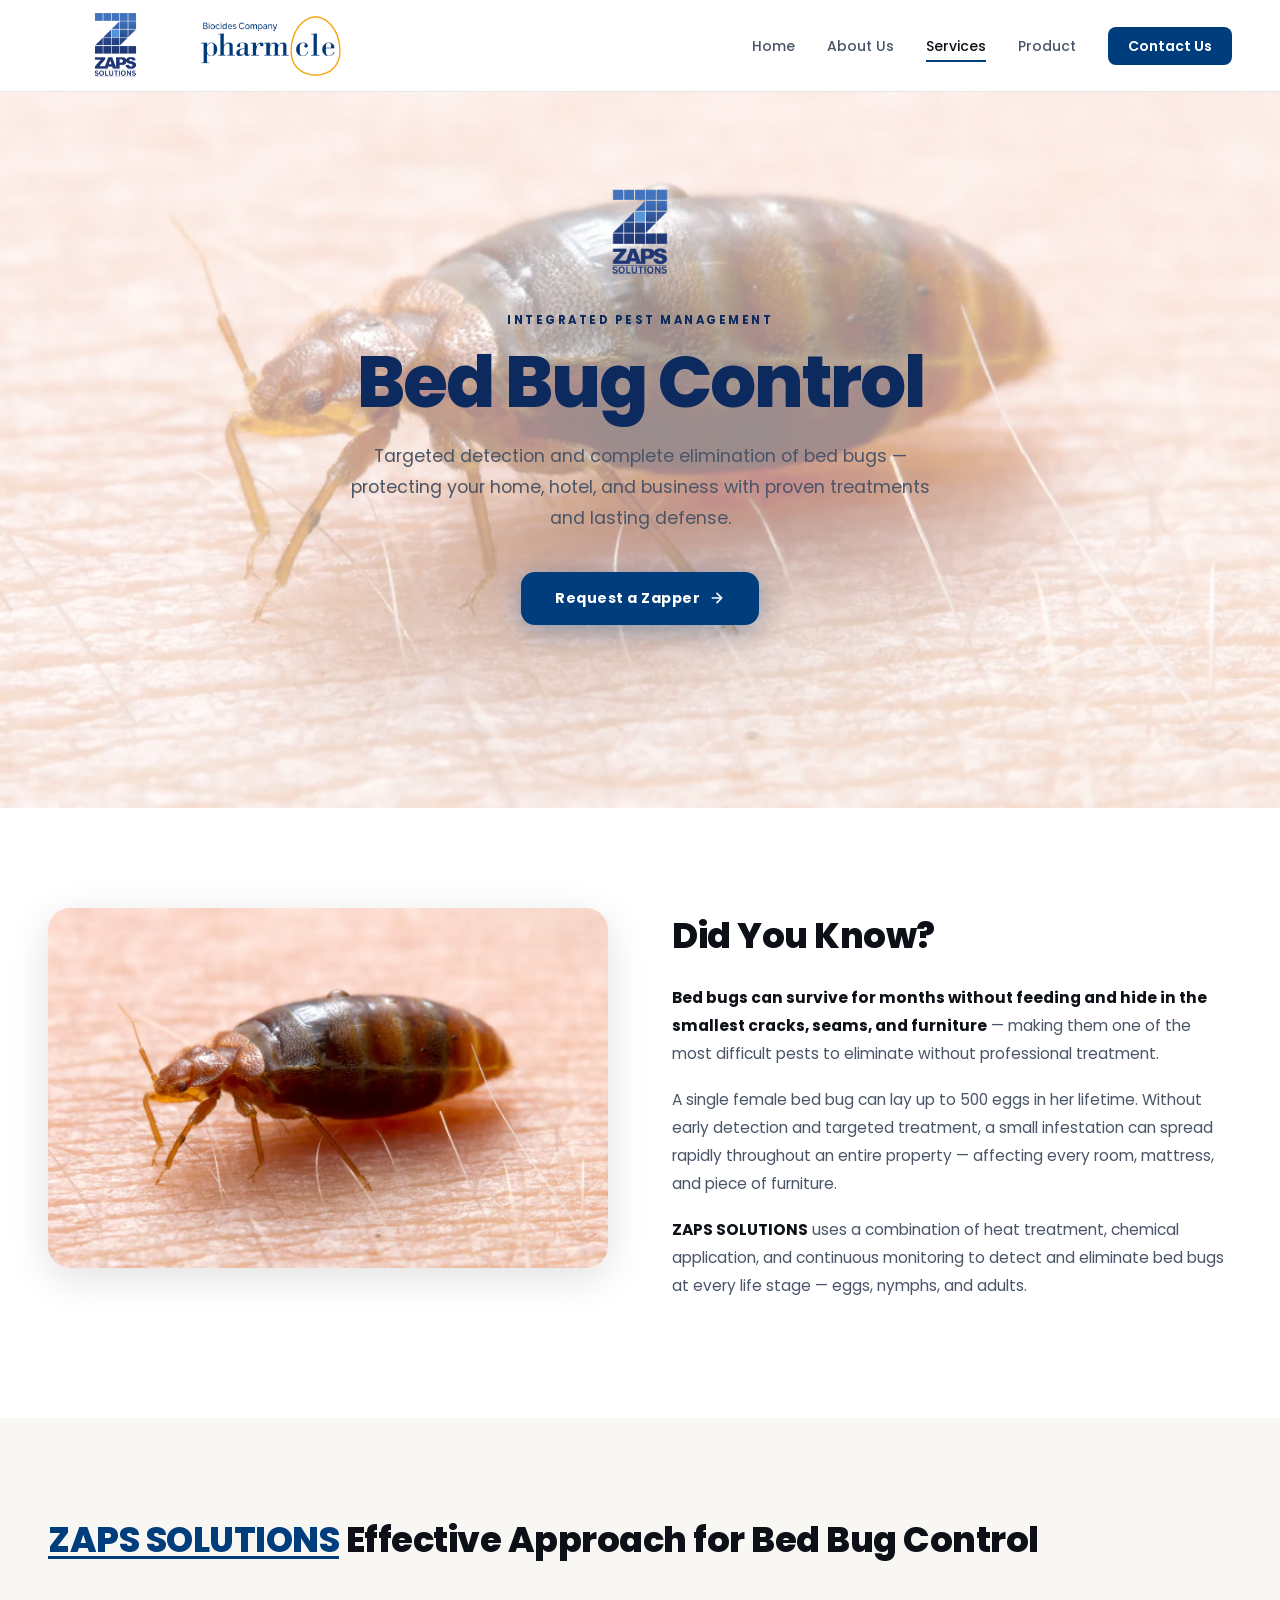
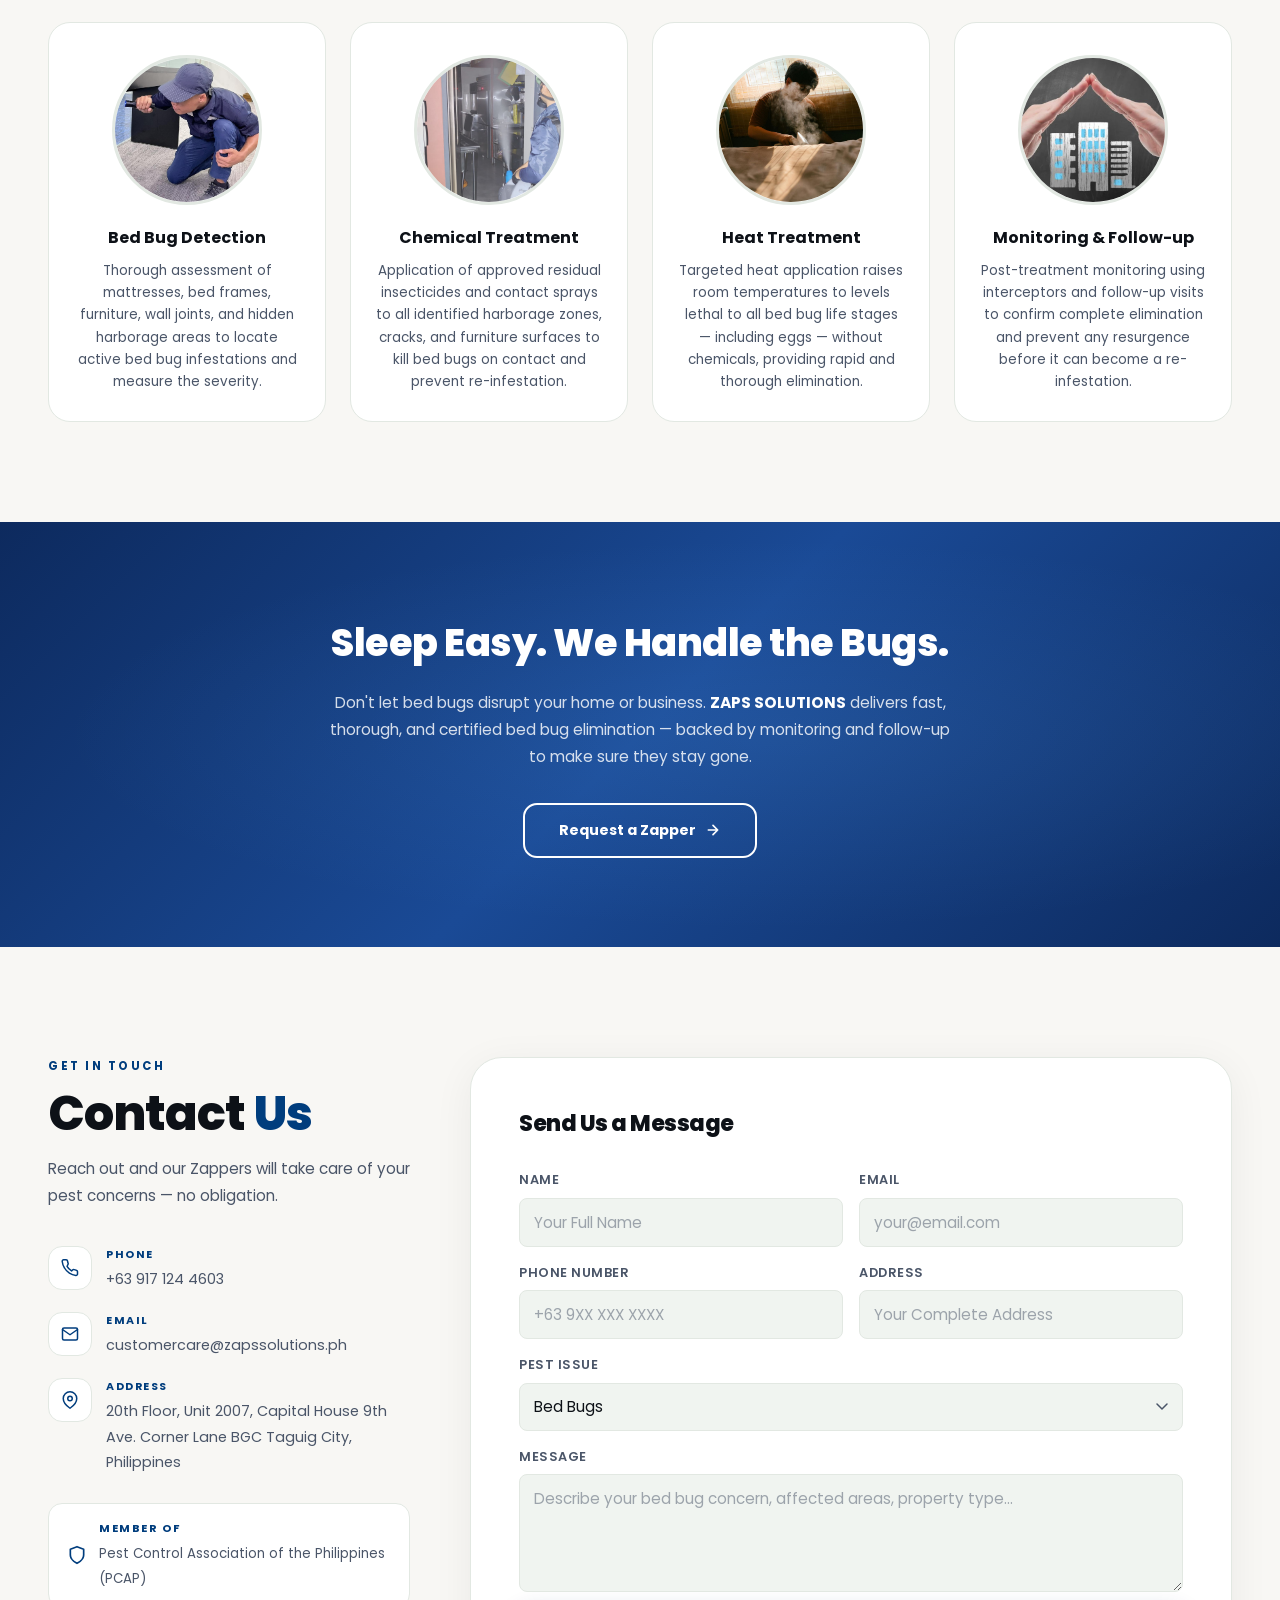
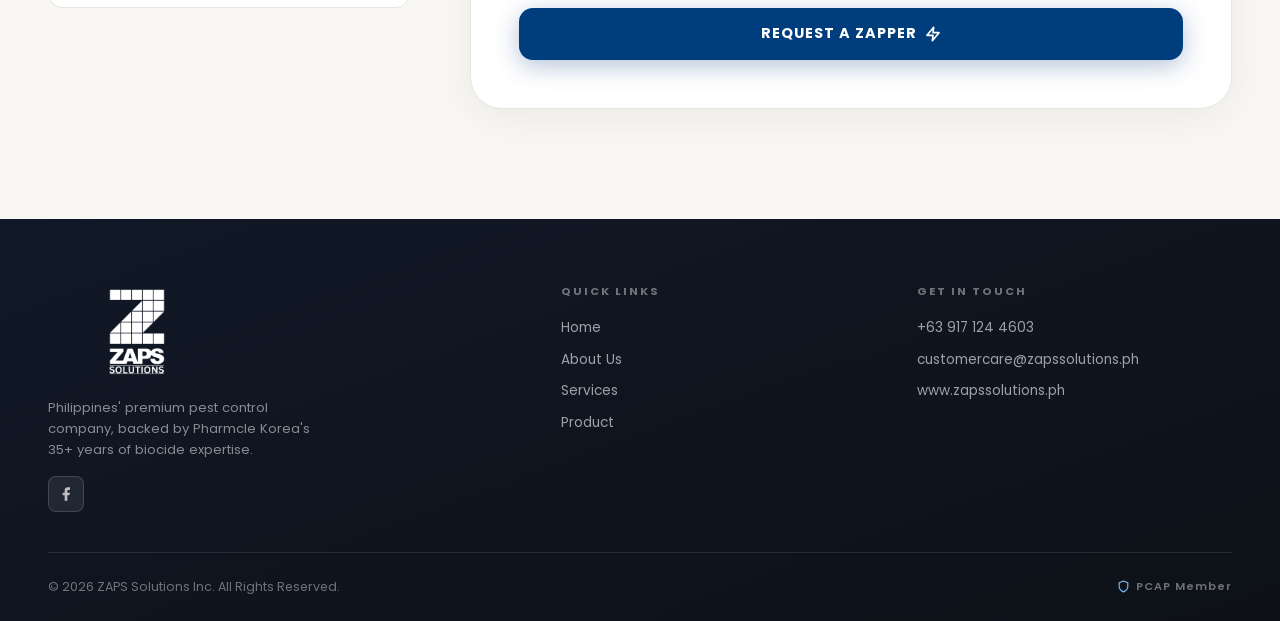
==== bedbugs.html @ 8bb27885 "Increase footer logo size from 80px to 100px across all pages https://claude.ai/code/session_01PkKw8" ====
<!DOCTYPE html>
<html lang="en">
<head>
<meta charset="UTF-8">
<meta name="viewport" content="width=device-width, initial-scale=1.0">
<meta name="description" content="ZAPS Solutions Bed Bug Control — Targeted detection and elimination of bed bugs using proven heat treatment, chemical treatment, and monitoring methods.">
<title>Bed Bug Control – ZAPS Solutions Inc.</title>
<link rel="icon" href="images/zaps_logo.png" type="image/png">
<link rel="preconnect" href="https://fonts.googleapis.com">
<link rel="preconnect" href="https://fonts.gstatic.com" crossorigin>
<link href="https://fonts.googleapis.com/css2?family=Poppins:wght@300;400;500;600;700;800&display=swap" rel="stylesheet">
<link rel="stylesheet" href="css/nav.css">
<style>
:root{
  --white:#ffffff;--off-white:#f8f7f4;--ink:#0d1117;--ink-2:#1c2530;--ink-muted:#4a5568;
  --accent:#003D7D;--accent-2:#002d60;--accent-light:#0071BE;--blue-deep:#0f2d52;--blue-mid:#1e4a82;
  --surface:#f0f4f0;--border:#e2e8e2;--nav-h:92px;
  --r-sm:8px;--r-md:14px;--r-lg:22px;--r-xl:32px;--max-w:1220px;--ease:cubic-bezier(0.16,1,0.3,1);
}
*,*::before,*::after{box-sizing:border-box;margin:0;padding:0}
html{scroll-behavior:smooth;scroll-padding-top:calc(var(--nav-h) + 16px);-webkit-text-size-adjust:100%}
body{font-family:'Poppins',sans-serif;background:var(--off-white);color:var(--ink);overflow-x:hidden;line-height:1.6}
img{display:block;max-width:100%}
a{color:inherit;text-decoration:none}
button{font-family:inherit;cursor:pointer}
#progress-bar{position:fixed;top:0;left:0;height:3px;width:0%;background:linear-gradient(90deg,var(--accent-light),var(--accent));z-index:2000;transition:width 0.1s linear}
.hero{position:relative;min-height:calc(100vh - var(--nav-h));display:flex;align-items:center;justify-content:center;padding:clamp(40px,7vw,80px) clamp(16px,4vw,48px);text-align:center;overflow:hidden}
.hero-bg{position:absolute;inset:0;background-image:url('images/bedbugs.jpg');background-size:cover;background-position:center;transform:scale(1.05);transition:transform 12s ease}
.hero-bg.loaded{transform:scale(1)}
.hero-overlay{position:absolute;inset:0;background:rgba(255,255,255,0.55)}
.hero-content{position:relative;z-index:2;max-width:760px;margin:0 auto}
.hero-brand{display:flex;flex-direction:column;align-items:center;gap:10px;margin-bottom:28px}
.hero-brand img{height:100px;width:auto}
.hero-eyebrow{font-size:0.72rem;font-weight:700;letter-spacing:2.5px;text-transform:uppercase;color:#0d2a5e;margin-bottom:14px}
.hero-title{font-family:'Poppins',sans-serif;font-size:clamp(2.4rem,6vw,4.5rem);font-weight:800;line-height:1.05;letter-spacing:-2px;color:#0d2a5e;margin:12px 0 22px}
.hero-sub{font-size:clamp(0.95rem,2vw,1.1rem);color:#4a5568;line-height:1.75;margin-bottom:38px;max-width:580px;margin-left:auto;margin-right:auto}
.hero-btn{display:inline-flex;align-items:center;gap:9px;background:var(--accent);color:var(--white);padding:15px 34px;border-radius:var(--r-md);font-family:'Poppins',sans-serif;font-size:0.9rem;font-weight:700;letter-spacing:0.5px;transition:background 0.25s,transform 0.2s,box-shadow 0.25s;box-shadow:0 6px 28px rgba(0,61,125,0.35)}
.hero-btn:hover{background:var(--accent-2);transform:translateY(-2px);box-shadow:0 12px 36px rgba(0,61,125,0.45)}
.dyk-section{background:var(--white);padding:clamp(64px,8vw,100px) clamp(16px,4vw,48px)}
.dyk-inner{max-width:var(--max-w);margin:0 auto;display:grid;grid-template-columns:1fr;gap:48px;align-items:start}
@media(min-width:900px){.dyk-inner{grid-template-columns:1fr 1fr;gap:64px}}
.dyk-img-wrap{overflow:hidden;border-radius:var(--r-lg);box-shadow:0 10px 40px rgba(0,0,0,0.12);max-height:360px}
.dyk-img-wrap img{width:100%;height:360px;object-fit:cover;display:block}
.dyk-text h2{font-family:'Poppins',sans-serif;font-size:clamp(1.6rem,3.5vw,2.2rem);font-weight:800;color:var(--ink);margin-bottom:20px;letter-spacing:-0.5px}
.dyk-text p{font-size:0.97rem;color:var(--ink-muted);line-height:1.8;margin-bottom:18px}
.dyk-text p strong{font-weight:700;color:var(--ink)}
.approach-section{background:var(--off-white);padding:clamp(64px,8vw,100px) clamp(16px,4vw,48px)}
.approach-inner{max-width:var(--max-w);margin:0 auto}
.approach-heading{text-align:left;margin-bottom:clamp(40px,5vw,60px)}
.approach-heading h2{font-family:'Poppins',sans-serif;font-size:clamp(1.5rem,3.5vw,2.2rem);font-weight:800;color:var(--ink);letter-spacing:-0.5px;line-height:1.25}
.approach-heading h2 .hl{color:var(--accent);text-decoration:underline;text-underline-offset:4px}
.approach-grid{display:grid;grid-template-columns:1fr;gap:24px}
@media(min-width:540px){.approach-grid{grid-template-columns:1fr 1fr}}
@media(min-width:700px){.approach-grid{grid-template-columns:repeat(3,1fr)}}
@media(min-width:900px){.approach-grid{grid-template-columns:repeat(4,1fr)}}
.approach-card{background:var(--white);border:1px solid var(--border);border-radius:var(--r-lg);padding:32px 24px 28px;text-align:center;transition:box-shadow 0.25s,transform 0.25s}
.approach-card:hover{box-shadow:0 12px 40px rgba(0,0,0,0.10);transform:translateY(-4px)}
.approach-card-img-wrap{width:150px;height:150px;border-radius:50%;overflow:hidden;margin:0 auto 20px;border:3px solid var(--border)}
.approach-card-img-wrap img{width:100%;height:100%;object-fit:cover}
.approach-card h3{font-family:'Poppins',sans-serif;font-size:1rem;font-weight:700;color:var(--ink);margin-bottom:10px}
.approach-card p{font-size:0.84rem;color:var(--ink-muted);line-height:1.65}
.cta-band{position:relative;overflow:hidden;padding:clamp(60px,7vw,90px) clamp(16px,4vw,48px);text-align:center}
.cta-band-bg{position:absolute;inset:0;background:linear-gradient(135deg,#0d2a5e 0%,#1a4a96 50%,#0d2a5e 100%)}
.cta-band-overlay{position:absolute;inset:0;background:radial-gradient(ellipse at 60% 50%,rgba(100,180,255,0.12) 0%,transparent 65%)}
.cta-band-content{position:relative;z-index:2;max-width:640px;margin:0 auto}
.cta-band-content h2{font-family:'Poppins',sans-serif;font-size:clamp(1.6rem,3.5vw,2.4rem);font-weight:800;color:var(--white);letter-spacing:-0.5px;margin-bottom:16px}
.cta-band-content p{font-size:0.97rem;color:rgba(255,255,255,0.82);margin-bottom:32px;line-height:1.75}
.cta-band-content p strong{font-weight:700;color:var(--white)}
.btn-outline-white{display:inline-flex;align-items:center;gap:9px;background:transparent;color:var(--white);padding:14px 34px;border-radius:var(--r-md);border:2px solid var(--white);font-family:'Poppins',sans-serif;font-size:0.9rem;font-weight:700;transition:background 0.25s,color 0.25s,transform 0.2s}
.btn-outline-white:hover{background:var(--white);color:var(--accent);transform:translateY(-2px)}
#contact{background:var(--off-white);padding:clamp(72px,9vw,110px) clamp(16px,4vw,48px)}
.contact-inner{max-width:var(--max-w);margin:0 auto}
.contact-grid{display:grid;grid-template-columns:1fr;gap:clamp(32px,5vw,60px);align-items:start}
@media(min-width:900px){.contact-grid{grid-template-columns:1fr 1.3fr}}
.contact-title{font-family:'Poppins',sans-serif;font-size:clamp(28px,5vw,48px);font-weight:800;line-height:1.1;letter-spacing:-1px;color:var(--ink);margin-bottom:16px}
.contact-title .hl{color:var(--accent)}
.contact-lead{font-size:0.95rem;color:var(--ink-muted);line-height:1.75;margin-bottom:36px;max-width:440px}
.info-item{display:flex;gap:14px;align-items:flex-start;margin-bottom:20px}
.info-icon{width:44px;height:44px;flex-shrink:0;background:var(--white);border:1px solid var(--border);border-radius:var(--r-md);display:flex;align-items:center;justify-content:center;color:var(--accent)}
.info-text strong{display:block;font-size:0.68rem;letter-spacing:1.5px;text-transform:uppercase;color:var(--accent);margin-bottom:3px;font-weight:700}
.info-text span{font-size:0.9rem;color:var(--ink-muted)}
.pcap-badge{display:flex;align-items:center;gap:12px;background:var(--white);border:1px solid var(--border);border-radius:var(--r-md);padding:16px 18px;margin-top:28px}
.pcap-badge svg{color:var(--accent);flex-shrink:0}
.pcap-badge-text strong{display:block;font-size:0.7rem;letter-spacing:1.5px;text-transform:uppercase;color:var(--accent);margin-bottom:2px}
.pcap-badge-text span{font-size:0.83rem;color:var(--ink-muted)}
.contact-form{background:var(--white);border:1px solid var(--border);border-radius:var(--r-xl);padding:clamp(24px,5vw,48px);box-shadow:0 8px 40px rgba(0,0,0,0.06)}
.form-title{font-family:'Poppins',sans-serif;font-size:1.4rem;font-weight:800;color:var(--ink);margin-bottom:28px;letter-spacing:-0.5px}
.eyebrow{font-size:0.72rem;font-weight:700;letter-spacing:2.5px;text-transform:uppercase;color:var(--accent);margin-bottom:12px}
.form-row{display:grid;grid-template-columns:1fr;gap:16px;margin-bottom:16px}
@media(min-width:540px){.form-row{grid-template-columns:1fr 1fr}}
.form-group{display:flex;flex-direction:column;gap:7px;margin-bottom:16px}
.form-group label{font-size:0.8rem;font-weight:600;letter-spacing:0.5px;color:var(--ink-muted);text-transform:uppercase}
.form-group input,.form-group textarea,.form-group select{background:var(--surface);border:1px solid var(--border);border-radius:var(--r-sm);padding:12px 14px;color:var(--ink);font-family:'Poppins',sans-serif;font-size:0.95rem;outline:none;transition:border-color 0.2s,box-shadow 0.2s;min-height:48px;-webkit-appearance:none;appearance:none}
.form-group input:focus,.form-group textarea:focus,.form-group select:focus{border-color:var(--accent);box-shadow:0 0 0 3px rgba(0,61,125,0.1);background:var(--white)}
.form-group textarea{resize:vertical;min-height:110px}
.form-group select{background-image:url("data:image/svg+xml,%3Csvg xmlns='http://www.w3.org/2000/svg' width='12' height='8' viewBox='0 0 12 8'%3E%3Cpath d='M1 1l5 5 5-5' stroke='%234a5568' stroke-width='1.5' fill='none' stroke-linecap='round'/%3E%3C/svg%3E");background-repeat:no-repeat;background-position:right 14px center;padding-right:38px;background-color:var(--surface);cursor:pointer}
.form-group select option{background:var(--white);color:var(--ink)}
.form-group input::placeholder,.form-group textarea::placeholder{color:var(--ink-muted);opacity:0.5}
.submit-btn{width:100%;background:var(--accent);color:var(--white);border:none;padding:15px;border-radius:var(--r-md);font-family:'Poppins',sans-serif;font-size:0.9rem;font-weight:700;letter-spacing:1px;text-transform:uppercase;transition:background 0.25s,transform 0.2s,box-shadow 0.25s;box-shadow:0 6px 24px rgba(0,61,125,0.3);display:flex;align-items:center;justify-content:center;gap:8px;min-height:52px}
.submit-btn:hover{background:var(--accent-2);transform:translateY(-1px);box-shadow:0 10px 32px rgba(0,61,125,0.38)}
.reveal{opacity:0;transform:translateY(32px);transition:opacity 0.65s var(--ease),transform 0.65s var(--ease)}
.reveal.visible{opacity:1;transform:none}
.reveal-left{opacity:0;transform:translateX(-32px);transition:opacity 0.65s var(--ease),transform 0.65s var(--ease)}
.reveal-left.visible{opacity:1;transform:none}
.reveal-right{opacity:0;transform:translateX(32px);transition:opacity 0.65s var(--ease),transform 0.65s var(--ease)}
.reveal-right.visible{opacity:1;transform:none}
.delay-1{transition-delay:0.12s}.delay-2{transition-delay:0.22s}.delay-3{transition-delay:0.32s}.delay-4{transition-delay:0.42s}
footer{background:linear-gradient(160deg,#111827 0%,#0d1117 100%);padding:clamp(40px,6vw,64px) clamp(16px,4vw,48px) 24px}
.footer-inner{max-width:var(--max-w);margin:0 auto;display:grid;grid-template-columns:1fr;gap:40px;text-align:center}
@media(min-width:640px){.footer-inner{grid-template-columns:1.5fr 1fr 1fr;text-align:left}}
.footer-logo{height:100px;width:auto;filter:brightness(0) invert(1);margin-bottom:14px;display:block;margin-left:auto;margin-right:auto}
@media(min-width:640px){.footer-logo{margin-left:0;margin-right:0}}
.footer-tagline{font-size:0.82rem;color:rgba(255,255,255,0.5);line-height:1.6;max-width:280px;margin:0 auto}
@media(min-width:640px){.footer-tagline{margin:0}}
.footer-socials{display:flex;gap:8px;margin-top:16px;justify-content:center}
@media(min-width:640px){.footer-socials{justify-content:flex-start}}
.footer-social-btn{display:flex;align-items:center;justify-content:center;width:36px;height:36px;border-radius:8px;background:rgba(255,255,255,0.08);border:1px solid rgba(255,255,255,0.15);color:rgba(255,255,255,0.7);transition:background 0.2s,color 0.2s}
.footer-social-btn:hover{background:rgba(255,255,255,0.16);color:#fff}
.footer-col-title{font-size:0.7rem;font-weight:700;letter-spacing:2px;text-transform:uppercase;color:rgba(255,255,255,0.4);margin-bottom:16px}
.footer-links{display:flex;flex-direction:column;gap:10px;align-items:center}
@media(min-width:640px){.footer-links{align-items:flex-start}}
.footer-links a{font-size:0.85rem;color:rgba(255,255,255,0.6);transition:color 0.2s}
.footer-links a:hover{color:var(--white)}
.footer-bottom{max-width:var(--max-w);margin:40px auto 0;padding-top:24px;border-top:1px solid rgba(255,255,255,0.10);display:flex;flex-wrap:wrap;gap:12px;align-items:center;justify-content:space-between}
.footer-copy{font-size:0.78rem;color:rgba(255,255,255,0.4)}
.footer-pcap{display:flex;align-items:center;gap:6px;font-size:0.7rem;color:rgba(255,255,255,0.4);font-weight:600;letter-spacing:1px}
.footer-pcap svg{color:#7dc4f8}
</style>
</head>
<body>
<div id="progress-bar"></div>
<div id="nav-placeholder"></div>

<section id="hero" class="hero" aria-label="Bed Bug Control">
  <div class="hero-bg" id="hero-bg" aria-hidden="true"></div>
  <div class="hero-overlay" aria-hidden="true"></div>
  <div class="hero-content">
    <div class="hero-brand"><img src="images/zaps_logo.png" alt="ZAPS Solutions Inc." loading="eager"></div>
    <div class="hero-eyebrow">Integrated Pest Management</div>
    <h1 class="hero-title">Bed Bug Control</h1>
    <p class="hero-sub">Targeted detection and complete elimination of bed bugs — protecting your home, hotel, and business with proven treatments and lasting defense.</p>
    <a href="#contact" class="hero-btn">Request a Zapper <svg width="16" height="16" viewBox="0 0 24 24" fill="none" stroke="currentColor" stroke-width="2.5" stroke-linecap="round" stroke-linejoin="round" aria-hidden="true"><path d="M5 12h14M12 5l7 7-7 7"/></svg></a>
  </div>
</section>

<section class="dyk-section" aria-label="Did You Know">
  <div class="dyk-inner">
    <div class="dyk-img-wrap reveal-left"><img src="images/bedbugs.jpg" alt="Bed Bug Control" loading="lazy"></div>
    <div class="dyk-text reveal-right">
      <h2>Did You Know?</h2>
      <p><strong>Bed bugs can survive for months without feeding and hide in the smallest cracks, seams, and furniture</strong> — making them one of the most difficult pests to eliminate without professional treatment.</p>
      <p>A single female bed bug can lay up to 500 eggs in her lifetime. Without early detection and targeted treatment, a small infestation can spread rapidly throughout an entire property — affecting every room, mattress, and piece of furniture.</p>
      <p><strong>ZAPS SOLUTIONS</strong> uses a combination of heat treatment, chemical application, and continuous monitoring to detect and eliminate bed bugs at every life stage — eggs, nymphs, and adults.</p>
    </div>
  </div>
</section>

<section class="approach-section" aria-label="Our Approach">
  <div class="approach-inner">
    <div class="approach-heading reveal"><h2><span class="hl">ZAPS SOLUTIONS</span> Effective Approach for Bed Bug Control</h2></div>
    <div class="approach-grid">
      <div class="approach-card reveal delay-1">
        <div class="approach-card-img-wrap"><img src="images/Inspect.jpg" alt="Bed Bug Detection" loading="lazy"></div>
        <h3>Bed Bug Detection</h3>
        <p>Thorough assessment of mattresses, bed frames, furniture, wall joints, and hidden harborage areas to locate active bed bug infestations and measure the severity.</p>
      </div>
      <div class="approach-card reveal delay-2">
        <div class="approach-card-img-wrap"><img src="images/misting01.jpg" alt="Chemical Treatment" loading="lazy"></div>
        <h3>Chemical Treatment</h3>
        <p>Application of approved residual insecticides and contact sprays to all identified harborage zones, cracks, and furniture surfaces to kill bed bugs on contact and prevent re-infestation.</p>
      </div>
      <div class="approach-card reveal delay-3">
        <div class="approach-card-img-wrap"><img src="images/misting02.jpg" alt="Heat Treatment" loading="lazy"></div>
        <h3>Heat Treatment</h3>
        <p>Targeted heat application raises room temperatures to levels lethal to all bed bug life stages — including eggs — without chemicals, providing rapid and thorough elimination.</p>
      </div>
      <div class="approach-card reveal delay-4">
        <div class="approach-card-img-wrap"><img src="images/longterm.jpg" alt="Monitoring and Follow-up" loading="lazy"></div>
        <h3>Monitoring &amp; Follow-up</h3>
        <p>Post-treatment monitoring using interceptors and follow-up visits to confirm complete elimination and prevent any resurgence before it can become a re-infestation.</p>
      </div>
    </div>
  </div>
</section>

<div class="cta-band" aria-label="Call to action">
  <div class="cta-band-bg" aria-hidden="true"></div>
  <div class="cta-band-overlay" aria-hidden="true"></div>
  <div class="cta-band-content reveal">
    <h2>Sleep Easy. We Handle the Bugs.</h2>
    <p>Don't let bed bugs disrupt your home or business. <strong>ZAPS SOLUTIONS</strong> delivers fast, thorough, and certified bed bug elimination — backed by monitoring and follow-up to make sure they stay gone.</p>
    <a href="#contact" class="btn-outline-white">Request a Zapper <svg width="16" height="16" viewBox="0 0 24 24" fill="none" stroke="currentColor" stroke-width="2.5" stroke-linecap="round" stroke-linejoin="round" aria-hidden="true"><path d="M5 12h14M12 5l7 7-7 7"/></svg></a>
  </div>
</div>

<section id="contact" aria-label="Contact Us">
  <div class="contact-inner">
    <div class="contact-grid">
      <div class="reveal">
        <div class="eyebrow">Get In Touch</div>
        <h2 class="contact-title">Contact <span class="hl">Us</span></h2>
        <p class="contact-lead">Reach out and our Zappers will take care of your pest concerns — no obligation.</p>
        <div class="info-item">
          <div class="info-icon">
            <svg width="18" height="18" viewBox="0 0 24 24" fill="none" stroke="currentColor" stroke-width="2" stroke-linecap="round" stroke-linejoin="round" aria-hidden="true"><path d="M22 16.92v3a2 2 0 0 1-2.18 2 19.79 19.79 0 0 1-8.63-3.07A19.5 19.5 0 0 1 4.69 12a19.79 19.79 0 0 1-3.07-8.67A2 2 0 0 1 3.77 1h3a2 2 0 0 1 2 1.72 12.84 12.84 0 0 0 .7 2.81 2 2 0 0 1-.45 2.11L8.09 9.91a16 16 0 0 0 6 6l1.27-1.27a2 2 0 0 1 2.11-.45 12.84 12.84 0 0 0 2.81.7A2 2 0 0 1 22 16.92z"/></svg>
          </div>
          <div class="info-text"><strong>Phone</strong><span>+63 917 124 4603</span></div>
        </div>
        <div class="info-item">
          <div class="info-icon">
            <svg width="18" height="18" viewBox="0 0 24 24" fill="none" stroke="currentColor" stroke-width="2" stroke-linecap="round" stroke-linejoin="round" aria-hidden="true"><path d="M4 4h16c1.1 0 2 .9 2 2v12c0 1.1-.9 2-2 2H4c-1.1 0-2-.9-2-2V6c0-1.1.9-2 2-2z"/><polyline points="22,6 12,13 2,6"/></svg>
          </div>
          <div class="info-text"><strong>Email</strong><span>customercare@zapssolutions.ph</span></div>
        </div>
        <div class="info-item">
          <div class="info-icon">
            <svg width="18" height="18" viewBox="0 0 24 24" fill="none" stroke="currentColor" stroke-width="2" stroke-linecap="round" stroke-linejoin="round" aria-hidden="true"><path d="M21 10c0 7-9 13-9 13s-9-6-9-13a9 9 0 0 1 18 0z"/><circle cx="12" cy="10" r="3"/></svg>
          </div>
          <div class="info-text"><strong>Address</strong><span>20th Floor, Unit 2007, Capital House 9th Ave. Corner Lane BGC Taguig City, Philippines</span></div>
        </div>
        <div class="pcap-badge">
          <svg width="20" height="20" viewBox="0 0 24 24" fill="none" stroke="currentColor" stroke-width="2" stroke-linecap="round" stroke-linejoin="round" aria-hidden="true"><path d="M12 22s8-4 8-10V5l-8-3-8 3v7c0 6 8 10 8 10z"/></svg>
          <div class="pcap-badge-text">
            <strong>Member Of</strong>
            <span>Pest Control Association of the Philippines (PCAP)</span>
          </div>
        </div>
      </div>
      <div class="contact-form reveal delay-1">
        <h3 class="form-title">Send Us a Message</h3>
        <form id="contact-form" action="https://formsubmit.co/customercare@zapssolutions.ph" method="POST" novalidate>
          <input type="hidden" name="_captcha" value="false">
          <input type="hidden" name="_subject" value="Bed Bug Control Inquiry — ZAPS Solutions">
          <input type="hidden" name="_template" value="table">
          <input type="hidden" name="_next" value="https://shinano21.github.io/Web_Zaps/thankyou.html">
          <input type="text" name="_honey" style="display:none" tabindex="-1" autocomplete="off">
          <div class="form-row">
            <div class="form-group" style="margin-bottom:0"><label for="f-name">Name</label><input id="f-name" name="Full Name" type="text" placeholder="Your Full Name" autocomplete="name" required></div>
            <div class="form-group" style="margin-bottom:0"><label for="f-email">Email</label><input id="f-email" name="Email" type="email" placeholder="your@email.com" autocomplete="email" required></div>
          </div>
          <div class="form-row">
            <div class="form-group" style="margin-bottom:0"><label for="f-phone">Phone Number</label><input id="f-phone" name="Phone Number" type="tel" placeholder="+63 9XX XXX XXXX" autocomplete="tel" required></div>
            <div class="form-group" style="margin-bottom:0"><label for="f-address">Address</label><input id="f-address" name="Address" type="text" placeholder="Your Complete Address" autocomplete="street-address" required></div>
          </div>
          <div class="form-group">
            <label for="f-pest">Pest Issue</label>
            <select id="f-pest" name="Pest Issue" required>
              <option value="Bed Bugs" selected>Bed Bugs</option>
              <option>Cockroaches</option><option>Flying Pest</option><option>Rodents</option><option>Termites</option><option>Ants</option><option>Other</option>
            </select>
          </div>
          <div class="form-group"><label for="f-message">Message</label><textarea id="f-message" name="Message" placeholder="Describe your bed bug concern, affected areas, property type…" rows="4"></textarea></div>
          <button class="submit-btn" type="submit">Request a Zapper <svg width="16" height="16" viewBox="0 0 24 24" fill="none" stroke="currentColor" stroke-width="2.5" stroke-linecap="round" stroke-linejoin="round" aria-hidden="true"><polygon points="13 2 3 14 12 14 11 22 21 10 12 10 13 2"/></svg></button>
        </form>
      </div>
    </div>
  </div>
</section>

<div id="site-footer"></div>

<script>
(function(){
'use strict';
document.addEventListener('DOMContentLoaded',function(){fetch('footer.html').then(function(r){return r.text()}).then(function(html){var el=document.getElementById('site-footer');if(el)el.innerHTML=html}).catch(function(){})});
const bar=document.getElementById('progress-bar');
function updateProgress(){const s=window.scrollY,d=document.documentElement.scrollHeight-window.innerHeight;bar.style.width=(d>0?(s/d)*100:0)+'%'}
window.addEventListener('scroll',updateProgress,{passive:true});
function setupNav(){
const nav=document.getElementById('main-nav'),menuBtn=document.getElementById('menu-btn'),sidebar=document.getElementById('nav-sidebar'),overlay=document.getElementById('nav-overlay'),closeBtn=document.getElementById('sidebar-close');
window.addEventListener('scroll',function(){nav.classList.toggle('scrolled',window.scrollY>40)},{passive:true});
if(menuBtn&&sidebar&&overlay){
  function openSidebar(){sidebar.classList.add('open');overlay.classList.add('open');menuBtn.setAttribute('aria-expanded','true');document.body.style.overflow='hidden';if(closeBtn)closeBtn.focus()}
  function closeSidebar(){sidebar.classList.remove('open');overlay.classList.remove('open');menuBtn.setAttribute('aria-expanded','false');document.body.style.overflow='';menuBtn.focus()}
  menuBtn.addEventListener('click',openSidebar);overlay.addEventListener('click',closeSidebar);
  if(closeBtn)closeBtn.addEventListener('click',closeSidebar);
  sidebar.querySelectorAll('a').forEach(function(a){a.addEventListener('click',closeSidebar)});
  document.addEventListener('keydown',function(e){if(e.key==='Escape'&&sidebar.classList.contains('open'))closeSidebar()});
}
}
function loadNav(){
  fetch('nav.html')
    .then(function(r){return r.text()})
    .then(function(html){
      var el=document.getElementById('nav-placeholder');
      if(el){
        el.outerHTML=html;
        setupNav();
        document.querySelectorAll('[data-nav="services"]').forEach(function(a){a.classList.add('active')});
      }
    })
    .catch(function(){});
}
loadNav();
const heroBg=document.getElementById('hero-bg');
if(heroBg){const img=new Image();img.src='images/bedbugs.jpg';img.onload=function(){heroBg.classList.add('loaded')}}
const allReveal=document.querySelectorAll('.reveal,.reveal-left,.reveal-right');
if('IntersectionObserver' in window){const obs=new IntersectionObserver(function(entries){entries.forEach(function(e){if(e.isIntersecting){e.target.classList.add('visible');obs.unobserve(e.target)}})},{threshold:0.1,rootMargin:'0px 0px -50px 0px'});allReveal.forEach(function(el){obs.observe(el)})}else{allReveal.forEach(function(el){el.classList.add('visible')})}
})();
</script>
<script>
if ("serviceWorker" in navigator) {
  navigator.serviceWorker.register("./sw.js").then(function(reg) {
    if (!sessionStorage.getItem("sw-session")) {
      sessionStorage.setItem("sw-session", "1");
      var ctrl = navigator.serviceWorker.controller;
      if (ctrl) ctrl.postMessage("clear");
    }
  });
}
</script>
</body>
</html>
---- css/nav.css ----
.nav-wrap{position:fixed;top:0;left:0;right:0;z-index:1000}
nav{height:var(--nav-h);display:flex;align-items:center;justify-content:space-between;padding:0 clamp(16px,4vw,48px);background:var(--white);border-bottom:1px solid var(--border);transition:box-shadow 0.3s ease;position:relative;z-index:1001}
nav.scrolled{box-shadow:0 2px 24px rgba(0,0,0,0.09)}
.nav-brand{display:flex;align-items:center;gap:14px;flex-shrink:0}
.nav-zaps-logo{display:flex;align-items:center;height:76px}
.nav-zaps-logo img{height:76px;width:auto;object-fit:contain;display:block}
.nav-pharmcle-pill{display:flex;align-items:center;-webkit-tap-highlight-color:transparent}
.nav-pharmcle-pill img{height:65px;width:auto;object-fit:contain}
.nav-links{display:none;align-items:center;gap:32px;list-style:none}
.nav-links a{font-size:0.875rem;font-weight:500;color:var(--ink-muted);transition:color 0.2s;padding:4px 0;position:relative}
.nav-links a::after{content:'';position:absolute;bottom:-2px;left:0;right:0;height:2px;background:var(--accent);transform:scaleX(0);transform-origin:left;transition:transform 0.25s var(--ease)}
.nav-links a:hover{color:var(--ink)}
.nav-links a:hover::after,.nav-links a.active::after{transform:scaleX(1)}
.nav-links a.active{color:var(--ink)}
.nav-cta{background:var(--accent)!important;color:var(--white)!important;padding:9px 20px!important;border-radius:var(--r-sm)!important;font-weight:600!important;transition:background 0.2s,transform 0.2s!important}
.nav-cta::after{display:none!important}
.nav-cta:hover{background:var(--accent-2)!important;transform:translateY(-1px)}
.mobile-menu-btn{display:flex;align-items:center;justify-content:center;background:none;border:1.5px solid var(--border);color:var(--ink);padding:8px;border-radius:var(--r-sm);min-width:44px;min-height:44px;transition:background 0.2s,border-color 0.2s;-webkit-tap-highlight-color:transparent;cursor:pointer;flex-shrink:0}
.mobile-menu-btn:hover{background:var(--surface);border-color:var(--accent)}
.mobile-menu-btn:active{transform:scale(0.95)}
.hamburger-icon{display:flex;flex-direction:column;justify-content:center;gap:5px;width:22px;height:22px}
.hamburger-icon span{display:block;width:100%;height:2px;background:var(--ink);border-radius:2px;transition:transform 0.3s ease,opacity 0.3s ease,width 0.3s ease;transform-origin:center}
.hamburger-icon span:nth-child(3){width:65%}
.mobile-menu-btn[aria-expanded="true"] .hamburger-icon span:nth-child(1){transform:translateY(7px) rotate(45deg)}
.mobile-menu-btn[aria-expanded="true"] .hamburger-icon span:nth-child(2){opacity:0;transform:scaleX(0)}
.mobile-menu-btn[aria-expanded="true"] .hamburger-icon span:nth-child(3){width:100%;transform:translateY(-7px) rotate(-45deg)}
.nav-overlay{position:fixed;inset:0;z-index:1100;background:rgba(5,15,40,0.65);backdrop-filter:blur(3px);opacity:0;pointer-events:none;transition:opacity 0.35s ease}
.nav-overlay.open{opacity:1;pointer-events:auto}
.nav-sidebar{position:fixed;top:0;right:0;bottom:0;width:min(300px,85vw);background:#0a1f46;z-index:1200;display:flex;flex-direction:column;transform:translateX(100%);visibility:hidden;transition:transform 0.35s cubic-bezier(0.16,1,0.3,1),visibility 0s linear 0.35s;box-shadow:-8px 0 48px rgba(0,0,0,0.45);overflow-y:auto}
.nav-sidebar.open{transform:translateX(0);visibility:visible;transition:transform 0.35s cubic-bezier(0.16,1,0.3,1),visibility 0s linear 0s}
.sidebar-head{display:flex;align-items:center;justify-content:space-between;padding:18px 20px;border-bottom:1px solid rgba(255,255,255,0.08)}
.sidebar-head img{height:36px;width:auto;filter:brightness(0) invert(1)}
.sidebar-close{width:36px;height:36px;border-radius:8px;background:rgba(255,255,255,0.08);border:none;cursor:pointer;display:flex;align-items:center;justify-content:center;color:rgba(255,255,255,0.7);transition:background 0.2s}
.sidebar-close:hover{background:rgba(255,255,255,0.15);color:#fff}
.sidebar-nav{flex:1;padding:12px 10px;display:flex;flex-direction:column;align-items:stretch;gap:2px;background:#0a1f46}
.sidebar-nav a{display:flex;flex-direction:row;align-items:center;justify-content:flex-start;gap:14px;padding:11px 12px;border-radius:10px;color:rgba(255,255,255,0.75);font-size:0.9rem;font-weight:500;text-decoration:none;transition:background 0.15s,color 0.15s;min-height:48px;width:100%}
.sidebar-nav a:hover,.sidebar-nav a.active{background:rgba(255,255,255,0.08);color:#fff}
.sidebar-nav .sidebar-icon{width:36px;height:36px;border-radius:9px;flex-shrink:0;background:rgba(0,61,125,0.6);border:1px solid rgba(0,113,190,0.35);display:flex;align-items:center;justify-content:center}
.sidebar-nav a:hover .sidebar-icon,.sidebar-nav a.active .sidebar-icon{background:rgba(0,97,175,0.7);border-color:rgba(0,151,224,0.5)}
.sidebar-nav .sidebar-icon svg{color:#7dc4f8;width:16px;height:16px}
.sidebar-divider{height:1px;background:rgba(255,255,255,0.08);margin:6px 4px}
.sidebar-foot{padding:16px 20px;border-top:1px solid rgba(255,255,255,0.08)}
.sidebar-foot a{display:flex;align-items:center;justify-content:center;gap:8px;background:var(--accent);color:#fff;padding:13px 20px;border-radius:10px;font-size:0.88rem;font-weight:700;text-decoration:none;transition:background 0.2s}
.sidebar-foot a:hover{background:var(--accent-2)}
.sidebar-foot-tag{font-size:0.7rem;color:rgba(255,255,255,0.3);text-align:center;margin-top:10px;letter-spacing:0.5px}
@media(min-width:900px){.nav-links{display:flex}.mobile-menu-btn{display:none!important}.nav-sidebar,.nav-overlay{display:none!important}}
@media(max-width:899px){.mobile-menu-btn{display:flex!important}.nav-links{display:none!important}:root{--nav-h:72px}.nav-zaps-logo,.nav-zaps-logo img{height:52px}.nav-pharmcle-pill img{height:45px}}
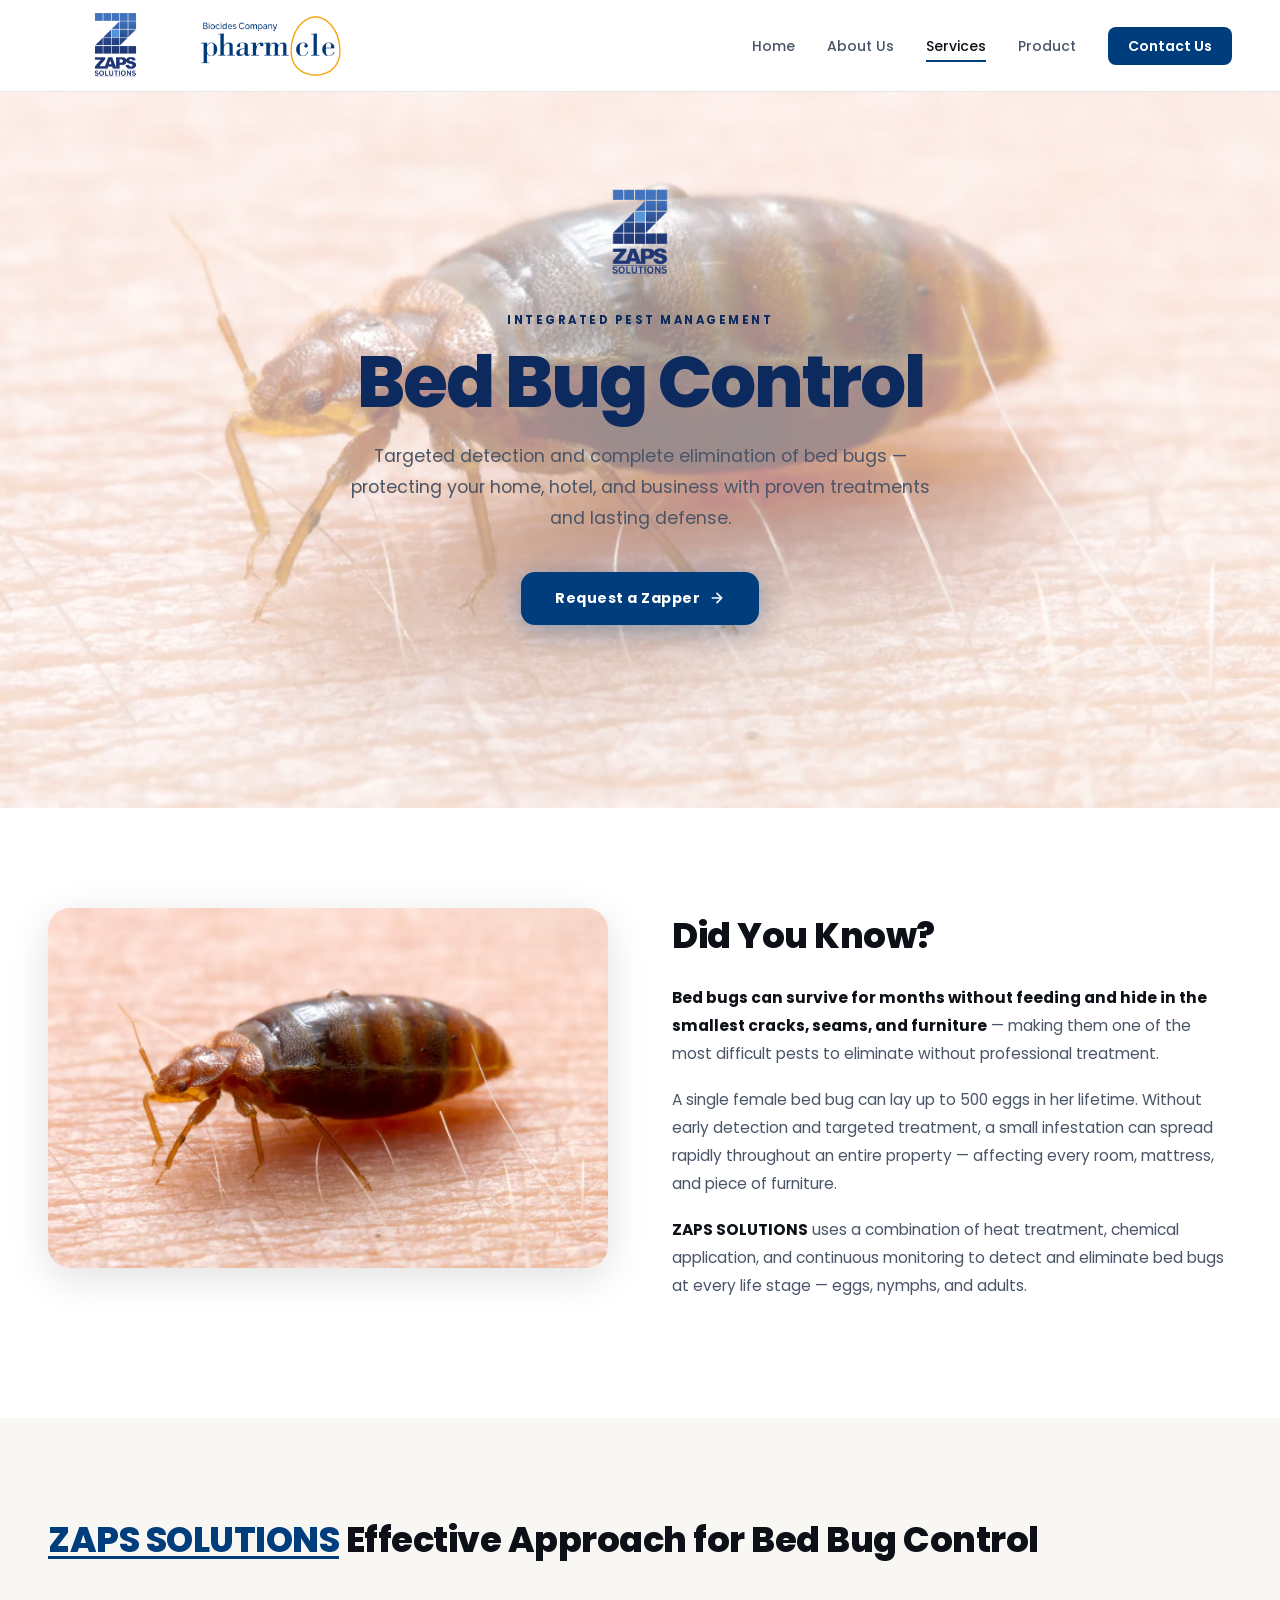
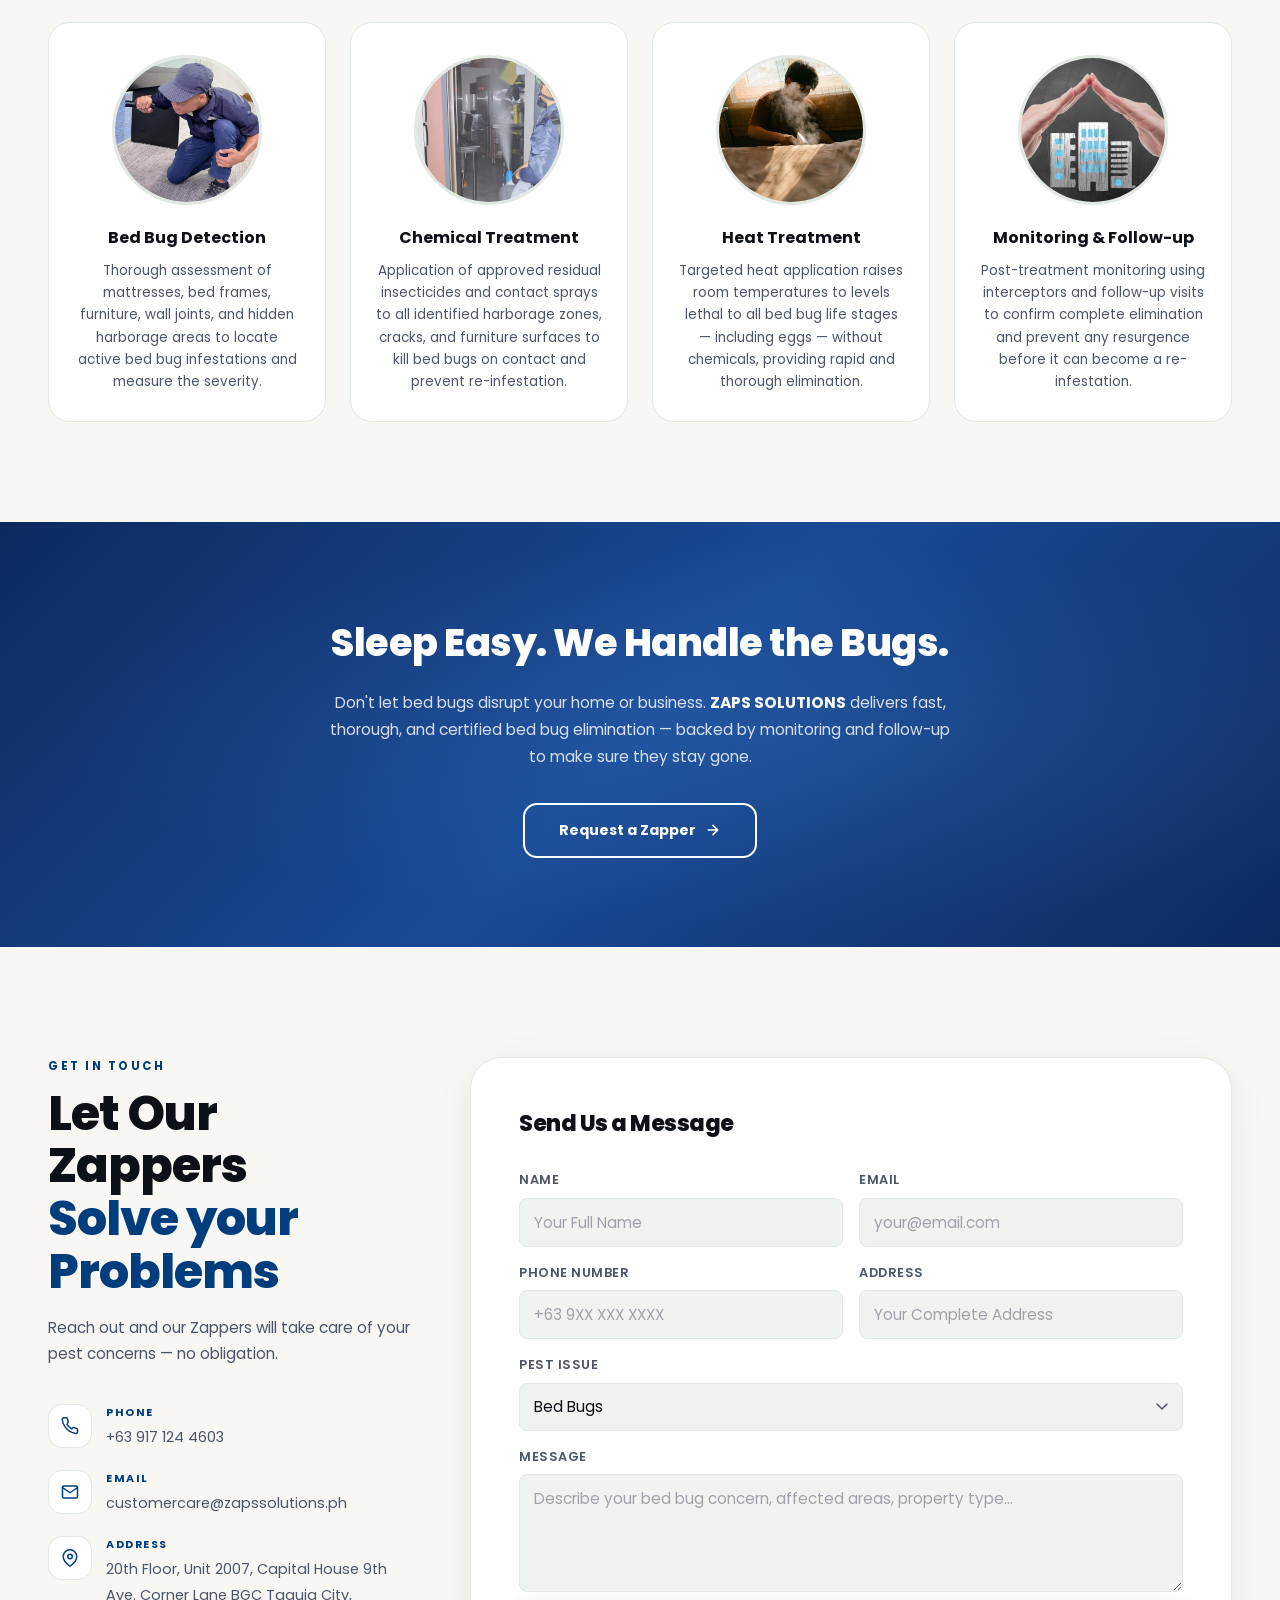
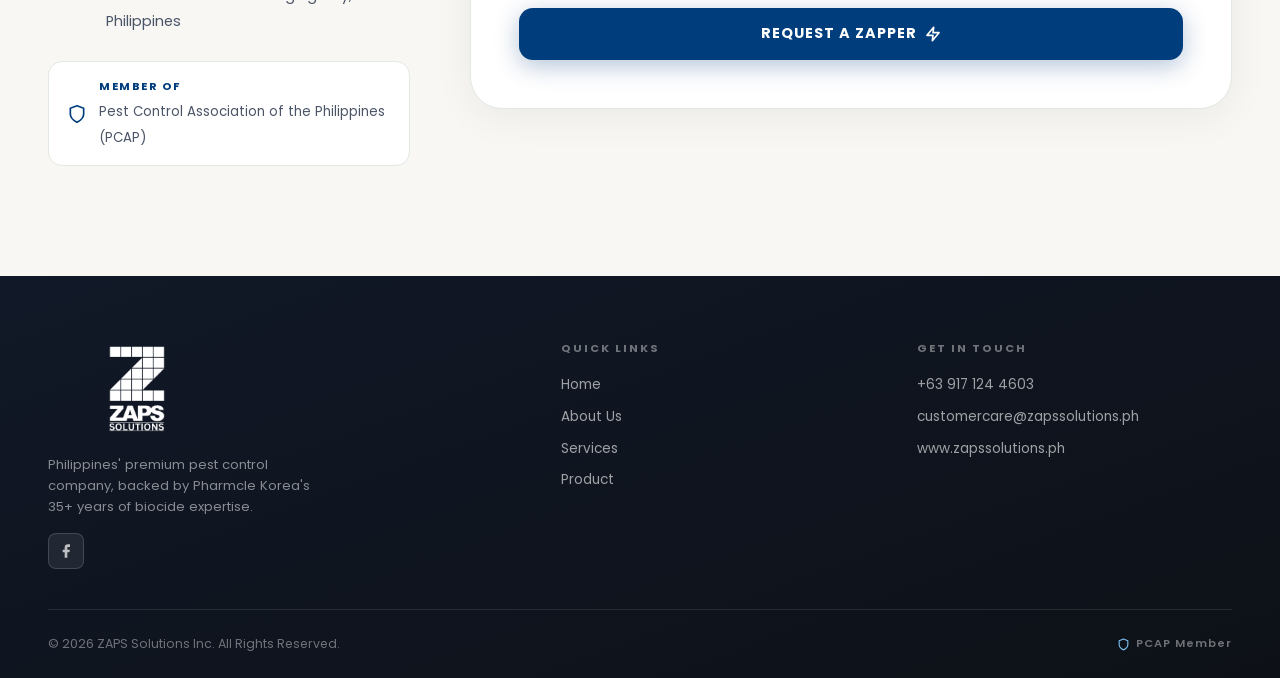
==== commit 441a6da9: "Fix "Lets" to "Let" on index.html and unify contact heading across all pages https://claude.ai/code/" ====
--- a/bedbugs.html
+++ b/bedbugs.html
@@ -198,7 +198,7 @@
     <div class="contact-grid">
       <div class="reveal">
         <div class="eyebrow">Get In Touch</div>
-        <h2 class="contact-title">Contact <span class="hl">Us</span></h2>
+        <h2 class="contact-title">Let Our Zappers<br><span class="hl">Solve your Problems</span></h2>
         <p class="contact-lead">Reach out and our Zappers will take care of your pest concerns — no obligation.</p>
         <div class="info-item">
           <div class="info-icon">
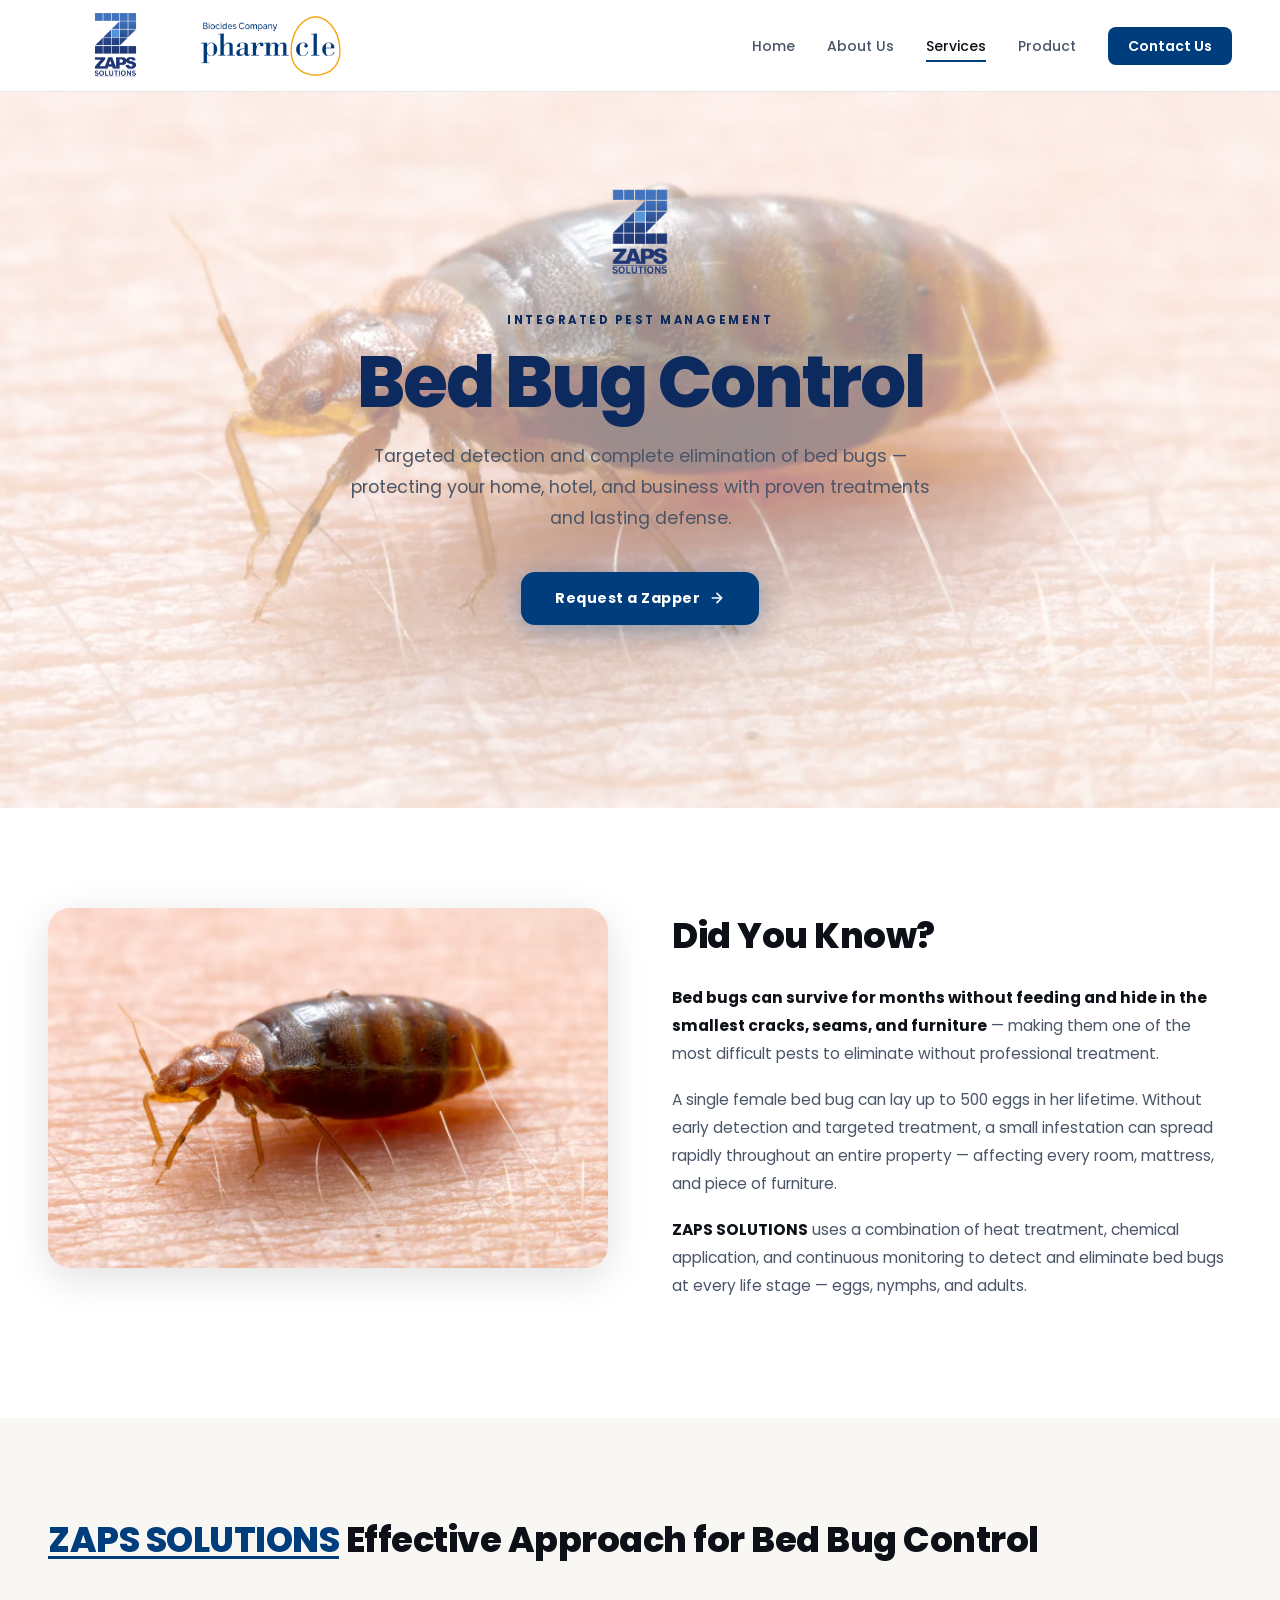
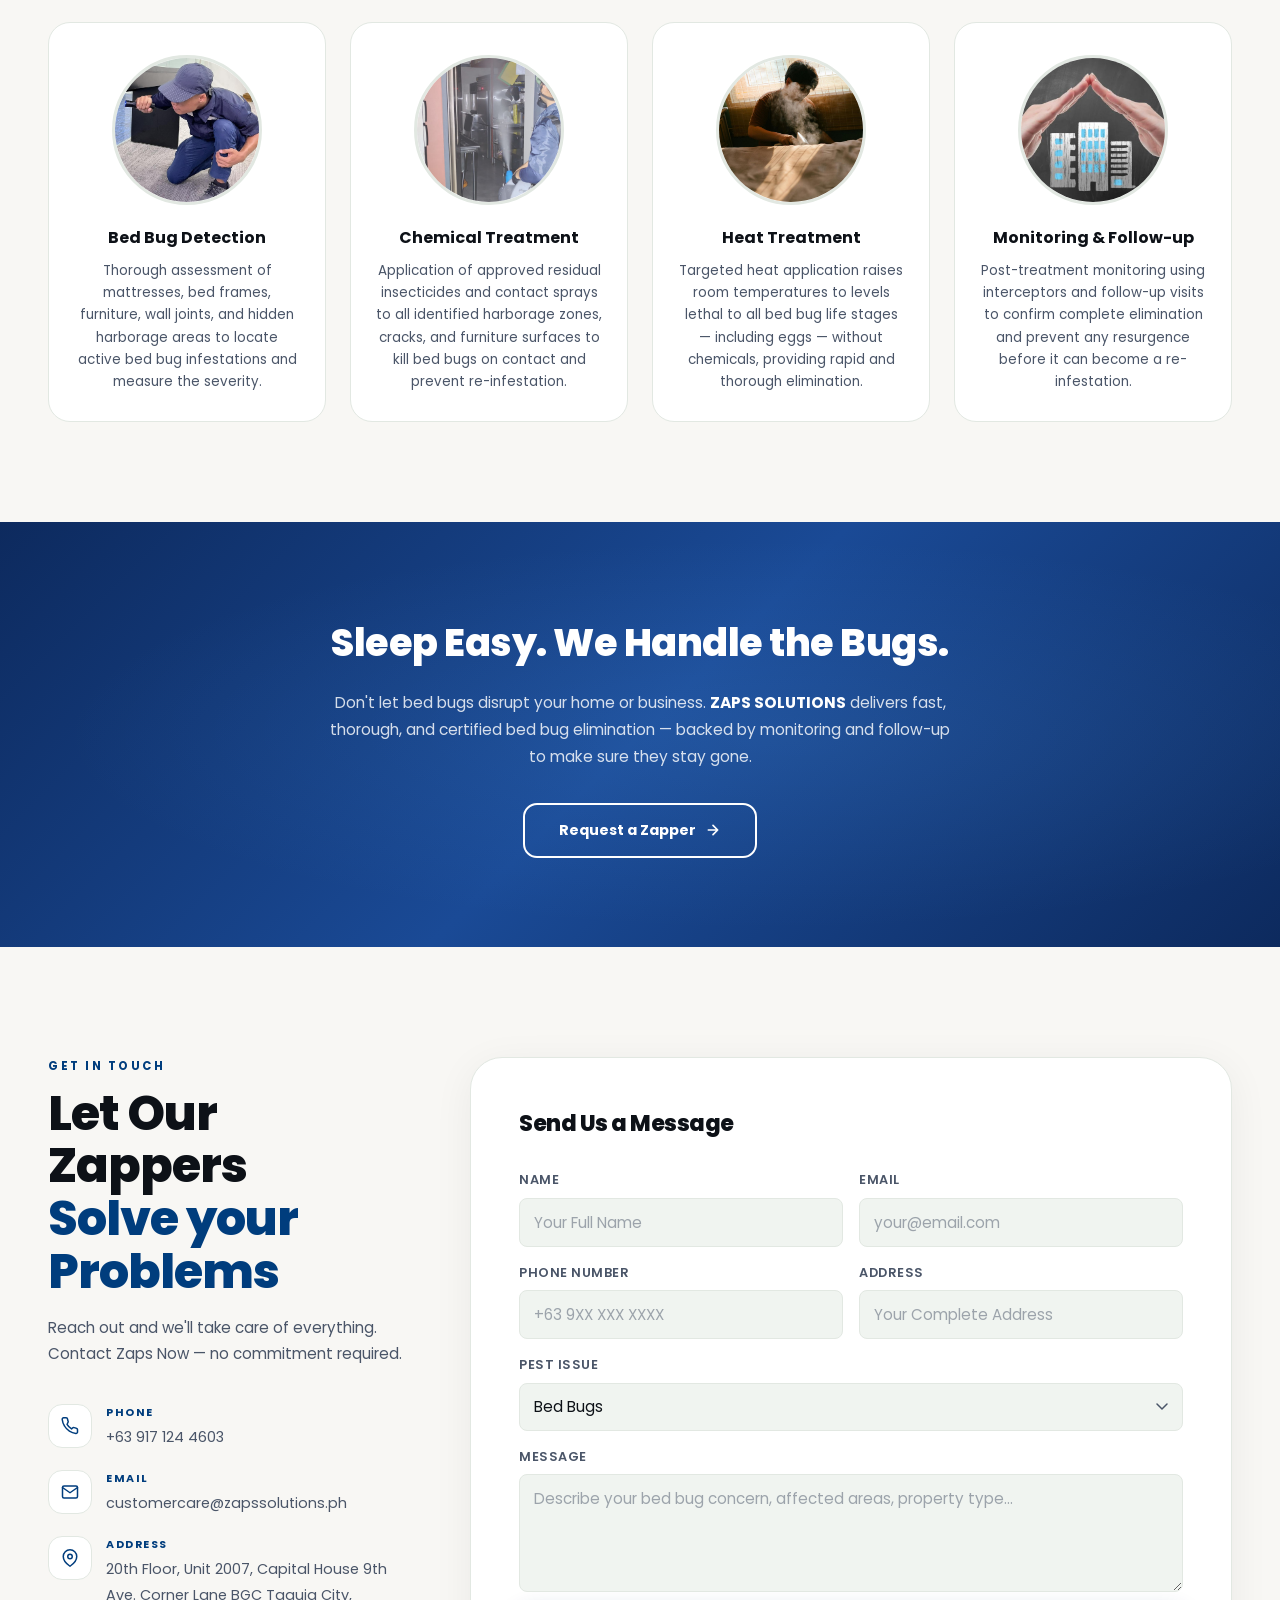
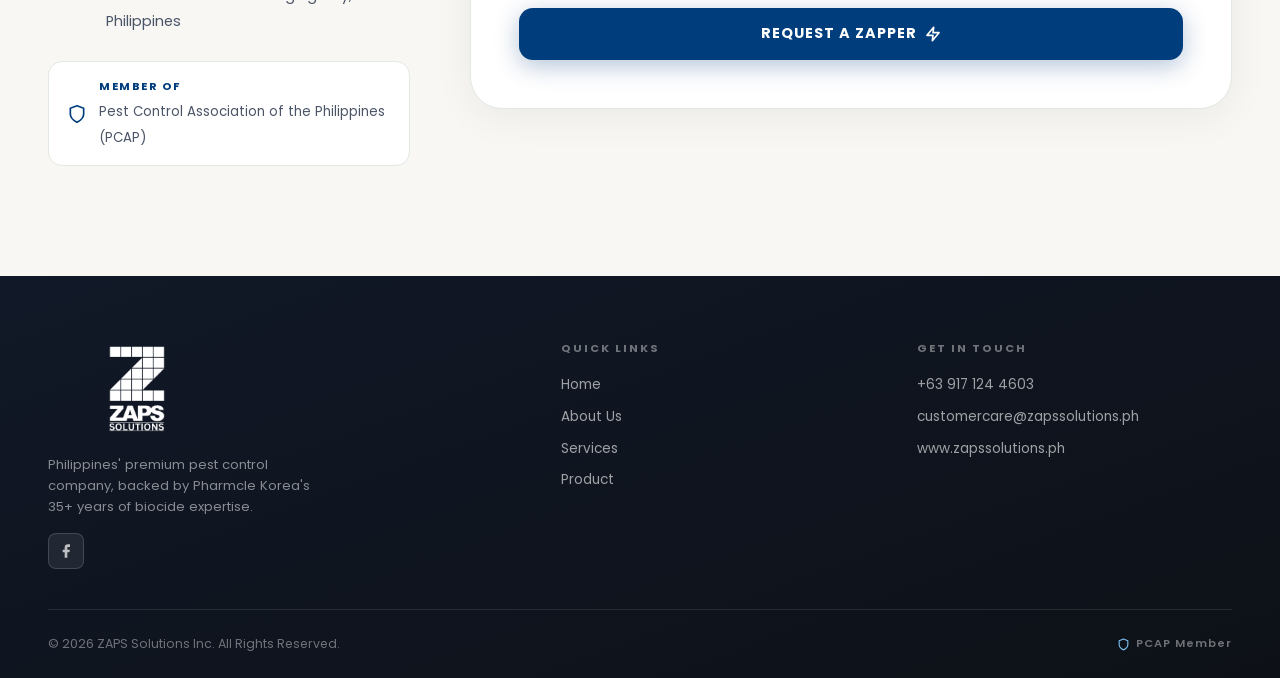
==== commit e6aeef53: "Unify contact-lead text with line break across all pages https://claude.ai/code/session_01PkKw8vXi5g" ====
--- a/bedbugs.html
+++ b/bedbugs.html
@@ -33,7 +33,7 @@
 .hero-brand img{height:100px;width:auto}
 .hero-eyebrow{font-size:0.72rem;font-weight:700;letter-spacing:2.5px;text-transform:uppercase;color:#0d2a5e;margin-bottom:14px}
 .hero-title{font-family:'Poppins',sans-serif;font-size:clamp(2.4rem,6vw,4.5rem);font-weight:800;line-height:1.05;letter-spacing:-2px;color:#0d2a5e;margin:12px 0 22px}
-.hero-sub{font-size:clamp(0.95rem,2vw,1.1rem);color:#4a5568;line-height:1.75;margin-bottom:38px;max-width:580px;margin-left:auto;margin-right:auto}
+.hero-sub{font-size:clamp(0.95rem,2vw,1.1rem);color:#4a5568;line-height:1.75;margin-bottom:38px;max-width:580px;margin-left:0;margin-right:0}
 .hero-btn{display:inline-flex;align-items:center;gap:9px;background:var(--accent);color:var(--white);padding:15px 34px;border-radius:var(--r-md);font-family:'Poppins',sans-serif;font-size:0.9rem;font-weight:700;letter-spacing:0.5px;transition:background 0.25s,transform 0.2s,box-shadow 0.25s;box-shadow:0 6px 28px rgba(0,61,125,0.35)}
 .hero-btn:hover{background:var(--accent-2);transform:translateY(-2px);box-shadow:0 12px 36px rgba(0,61,125,0.45)}
 .dyk-section{background:var(--white);padding:clamp(64px,8vw,100px) clamp(16px,4vw,48px)}
@@ -108,7 +108,7 @@
 footer{background:linear-gradient(160deg,#111827 0%,#0d1117 100%);padding:clamp(40px,6vw,64px) clamp(16px,4vw,48px) 24px}
 .footer-inner{max-width:var(--max-w);margin:0 auto;display:grid;grid-template-columns:1fr;gap:40px;text-align:center}
 @media(min-width:640px){.footer-inner{grid-template-columns:1.5fr 1fr 1fr;text-align:left}}
-.footer-logo{height:100px;width:auto;filter:brightness(0) invert(1);margin-bottom:14px;display:block;margin-left:auto;margin-right:auto}
+.footer-logo{height:100px;width:auto;filter:brightness(0) invert(1);margin-bottom:14px;display:block;margin-left:0;margin-right:0}
 @media(min-width:640px){.footer-logo{margin-left:0;margin-right:0}}
 .footer-tagline{font-size:0.82rem;color:rgba(255,255,255,0.5);line-height:1.6;max-width:280px;margin:0 auto}
 @media(min-width:640px){.footer-tagline{margin:0}}
@@ -199,7 +199,7 @@
       <div class="reveal">
         <div class="eyebrow">Get In Touch</div>
         <h2 class="contact-title">Let Our Zappers<br><span class="hl">Solve your Problems</span></h2>
-        <p class="contact-lead">Reach out and our Zappers will take care of your pest concerns — no obligation.</p>
+        <p class="contact-lead">Reach out and we'll take care of everything.<br>Contact Zaps Now — no commitment required.</p>
         <div class="info-item">
           <div class="info-icon">
             <svg width="18" height="18" viewBox="0 0 24 24" fill="none" stroke="currentColor" stroke-width="2" stroke-linecap="round" stroke-linejoin="round" aria-hidden="true"><path d="M22 16.92v3a2 2 0 0 1-2.18 2 19.79 19.79 0 0 1-8.63-3.07A19.5 19.5 0 0 1 4.69 12a19.79 19.79 0 0 1-3.07-8.67A2 2 0 0 1 3.77 1h3a2 2 0 0 1 2 1.72 12.84 12.84 0 0 0 .7 2.81 2 2 0 0 1-.45 2.11L8.09 9.91a16 16 0 0 0 6 6l1.27-1.27a2 2 0 0 1 2.11-.45 12.84 12.84 0 0 0 2.81.7A2 2 0 0 1 22 16.92z"/></svg>
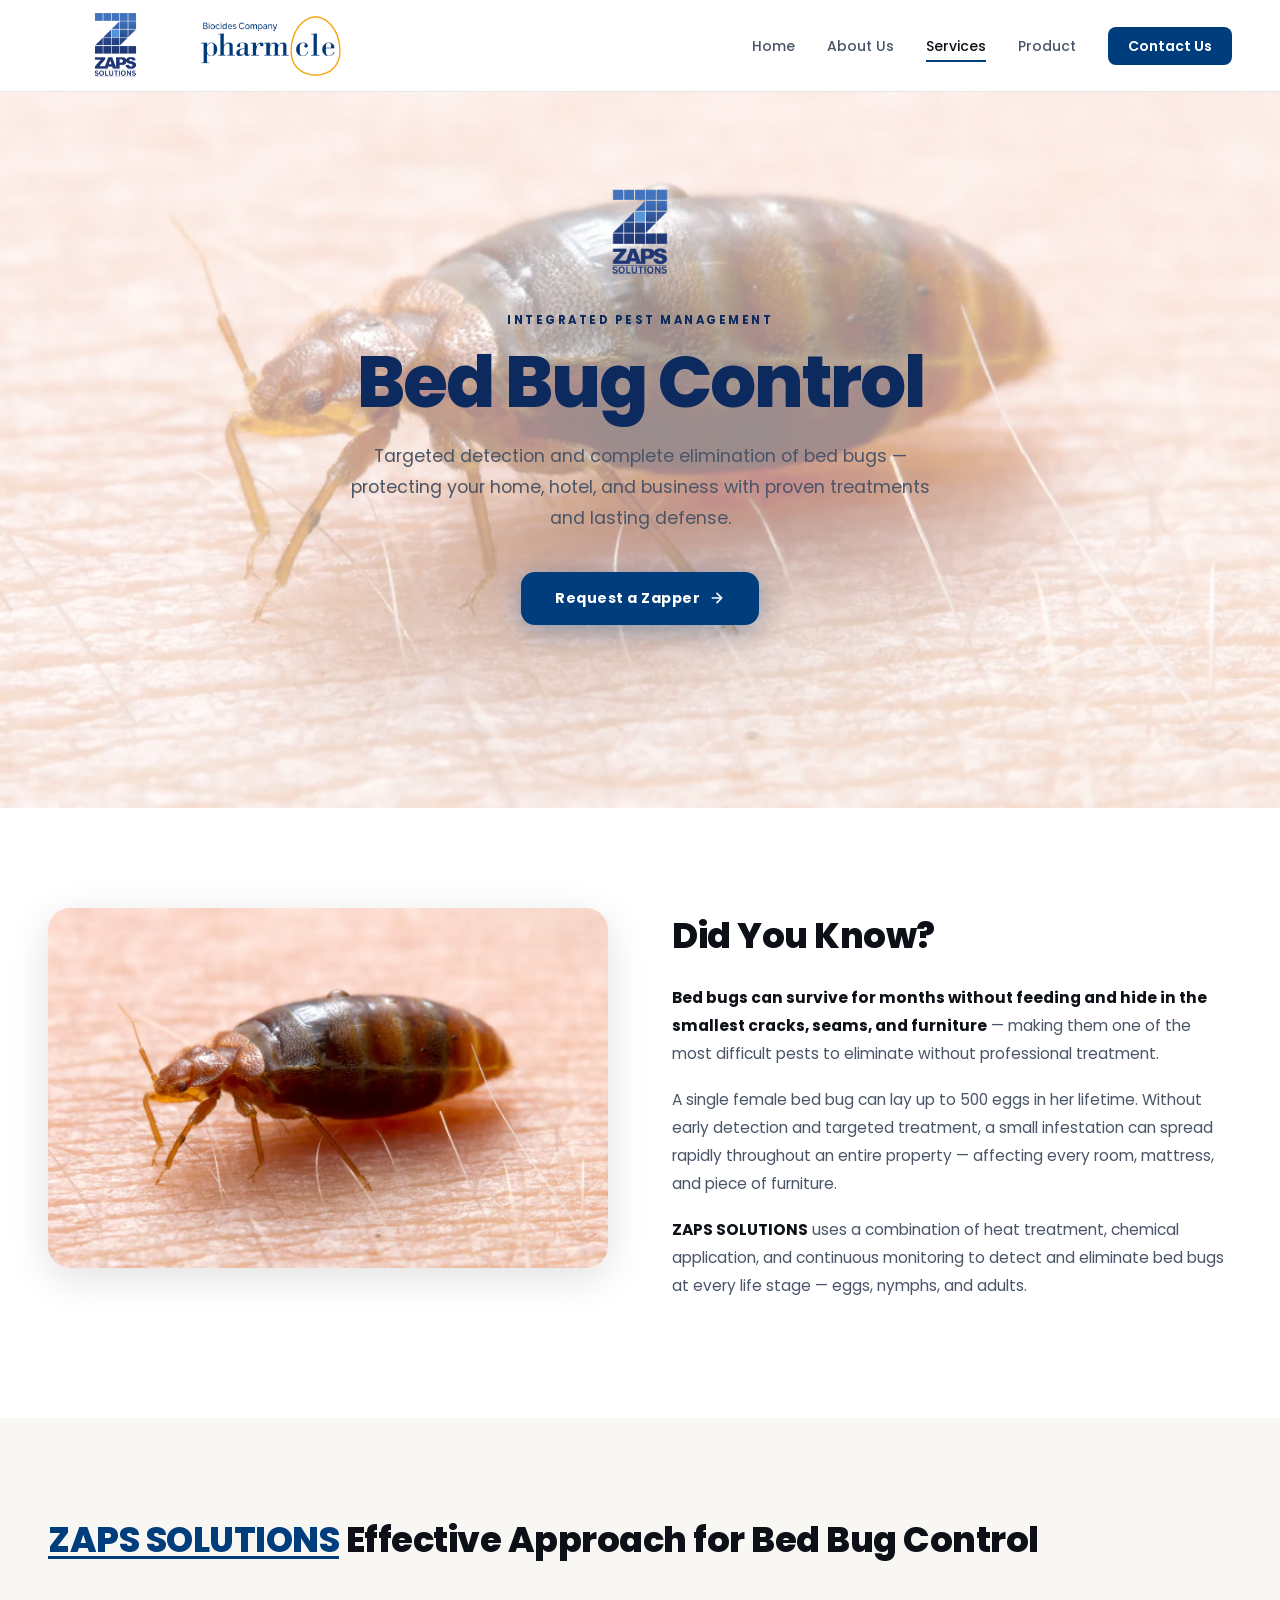
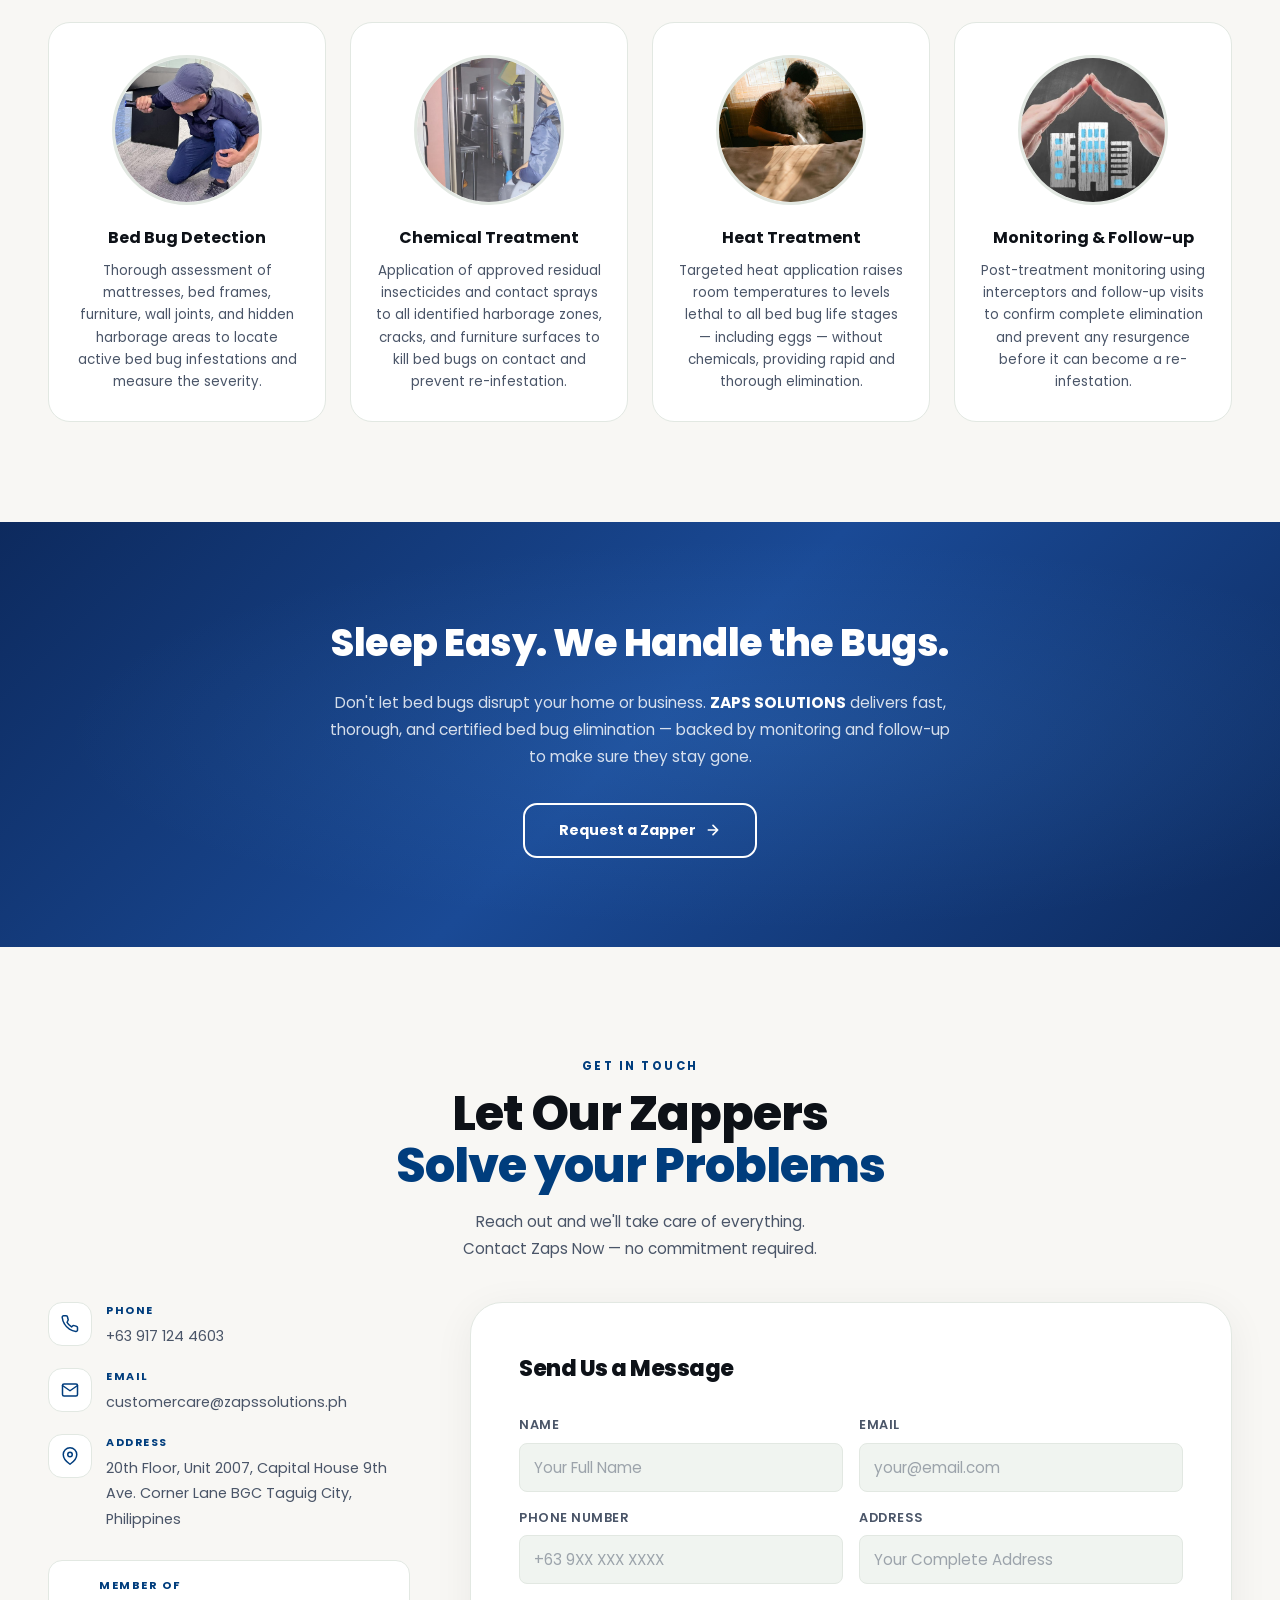
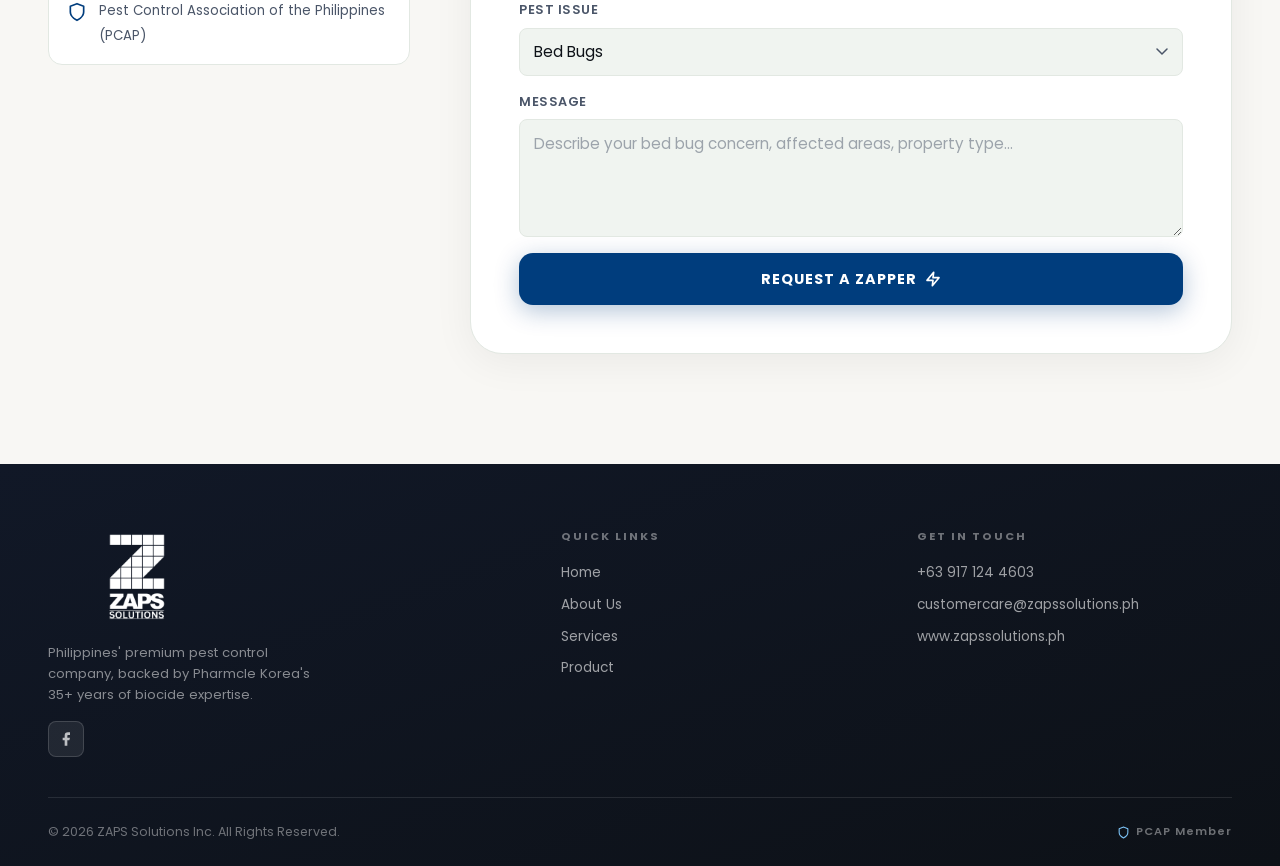
==== commit fdaa6c5a: "Center contact heading, left-align footer across all pages - Restructured contact section: heading (" ====
--- a/bedbugs.html
+++ b/bedbugs.html
@@ -106,13 +106,13 @@
 .reveal-right.visible{opacity:1;transform:none}
 .delay-1{transition-delay:0.12s}.delay-2{transition-delay:0.22s}.delay-3{transition-delay:0.32s}.delay-4{transition-delay:0.42s}
 footer{background:linear-gradient(160deg,#111827 0%,#0d1117 100%);padding:clamp(40px,6vw,64px) clamp(16px,4vw,48px) 24px}
-.footer-inner{max-width:var(--max-w);margin:0 auto;display:grid;grid-template-columns:1fr;gap:40px;text-align:center}
+.footer-inner{max-width:none;margin:0;display:grid;grid-template-columns:1fr;gap:40px;text-align:left}
 @media(min-width:640px){.footer-inner{grid-template-columns:1.5fr 1fr 1fr;text-align:left}}
 .footer-logo{height:100px;width:auto;filter:brightness(0) invert(1);margin-bottom:14px;display:block;margin-left:0;margin-right:0}
 @media(min-width:640px){.footer-logo{margin-left:0;margin-right:0}}
-.footer-tagline{font-size:0.82rem;color:rgba(255,255,255,0.5);line-height:1.6;max-width:280px;margin:0 auto}
+.footer-tagline{font-size:0.82rem;color:rgba(255,255,255,0.5);line-height:1.6;max-width:280px;margin:0}
 @media(min-width:640px){.footer-tagline{margin:0}}
-.footer-socials{display:flex;gap:8px;margin-top:16px;justify-content:center}
+.footer-socials{display:flex;gap:8px;margin-top:16px;justify-content:flex-start}
 @media(min-width:640px){.footer-socials{justify-content:flex-start}}
 .footer-social-btn{display:flex;align-items:center;justify-content:center;width:36px;height:36px;border-radius:8px;background:rgba(255,255,255,0.08);border:1px solid rgba(255,255,255,0.15);color:rgba(255,255,255,0.7);transition:background 0.2s,color 0.2s}
 .footer-social-btn:hover{background:rgba(255,255,255,0.16);color:#fff}
@@ -121,7 +121,7 @@
 @media(min-width:640px){.footer-links{align-items:flex-start}}
 .footer-links a{font-size:0.85rem;color:rgba(255,255,255,0.6);transition:color 0.2s}
 .footer-links a:hover{color:var(--white)}
-.footer-bottom{max-width:var(--max-w);margin:40px auto 0;padding-top:24px;border-top:1px solid rgba(255,255,255,0.10);display:flex;flex-wrap:wrap;gap:12px;align-items:center;justify-content:space-between}
+.footer-bottom{max-width:none;margin:40px 0 0;padding-top:24px;border-top:1px solid rgba(255,255,255,0.10);display:flex;flex-wrap:wrap;gap:12px;align-items:center;justify-content:space-between}
 .footer-copy{font-size:0.78rem;color:rgba(255,255,255,0.4)}
 .footer-pcap{display:flex;align-items:center;gap:6px;font-size:0.7rem;color:rgba(255,255,255,0.4);font-weight:600;letter-spacing:1px}
 .footer-pcap svg{color:#7dc4f8}
@@ -195,11 +195,13 @@
 
 <section id="contact" aria-label="Contact Us">
   <div class="contact-inner">
+    <div class="contact-header reveal" style="text-align:center;margin-bottom:40px;">
+      <div class="eyebrow" style="justify-content:center;">Get In Touch</div>
+      <h2 class="contact-title">Let Our Zappers<br><span class="hl">Solve your Problems</span></h2>
+      <p class="contact-lead" style="max-width:none;margin:0 auto 0;">Reach out and we'll take care of everything.<br>Contact Zaps Now — no commitment required.</p>
+    </div>
     <div class="contact-grid">
       <div class="reveal">
-        <div class="eyebrow">Get In Touch</div>
-        <h2 class="contact-title">Let Our Zappers<br><span class="hl">Solve your Problems</span></h2>
-        <p class="contact-lead">Reach out and we'll take care of everything.<br>Contact Zaps Now — no commitment required.</p>
         <div class="info-item">
           <div class="info-icon">
             <svg width="18" height="18" viewBox="0 0 24 24" fill="none" stroke="currentColor" stroke-width="2" stroke-linecap="round" stroke-linejoin="round" aria-hidden="true"><path d="M22 16.92v3a2 2 0 0 1-2.18 2 19.79 19.79 0 0 1-8.63-3.07A19.5 19.5 0 0 1 4.69 12a19.79 19.79 0 0 1-3.07-8.67A2 2 0 0 1 3.77 1h3a2 2 0 0 1 2 1.72 12.84 12.84 0 0 0 .7 2.81 2 2 0 0 1-.45 2.11L8.09 9.91a16 16 0 0 0 6 6l1.27-1.27a2 2 0 0 1 2.11-.45 12.84 12.84 0 0 0 2.81.7A2 2 0 0 1 22 16.92z"/></svg>
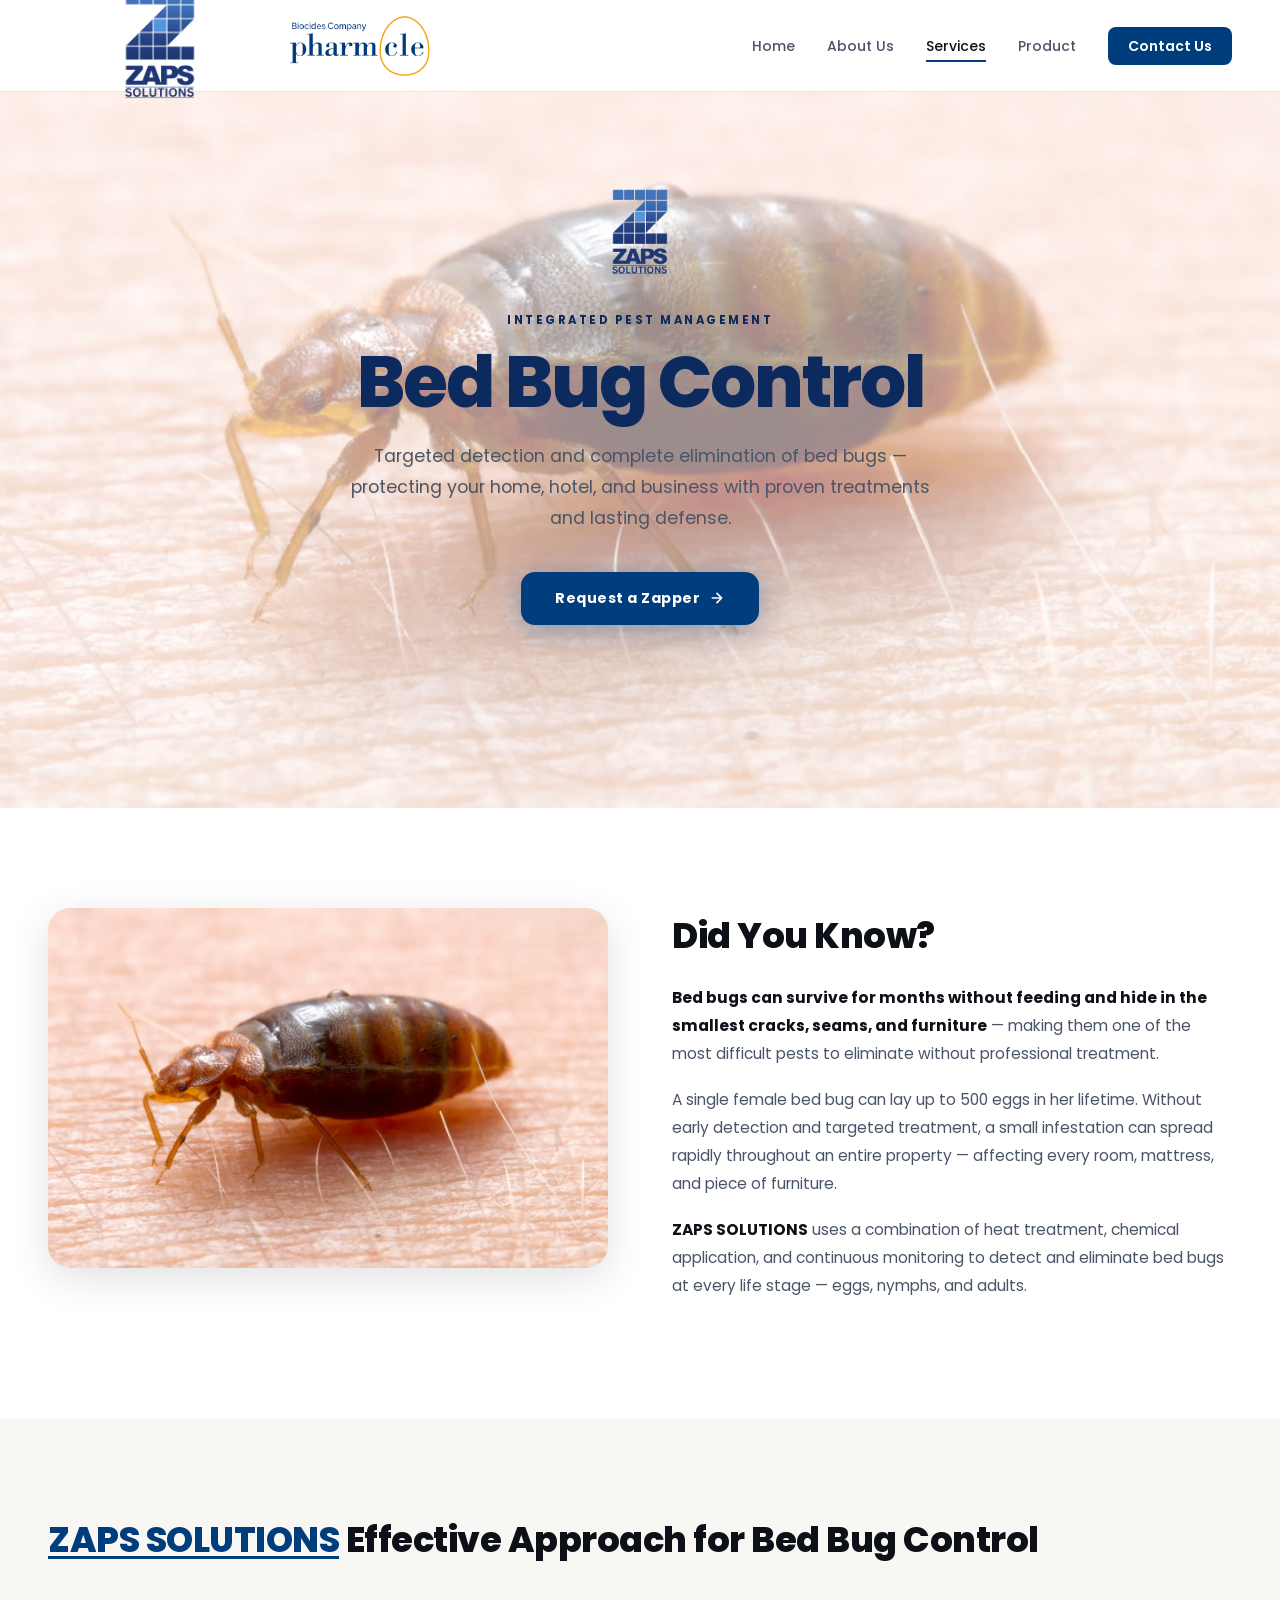
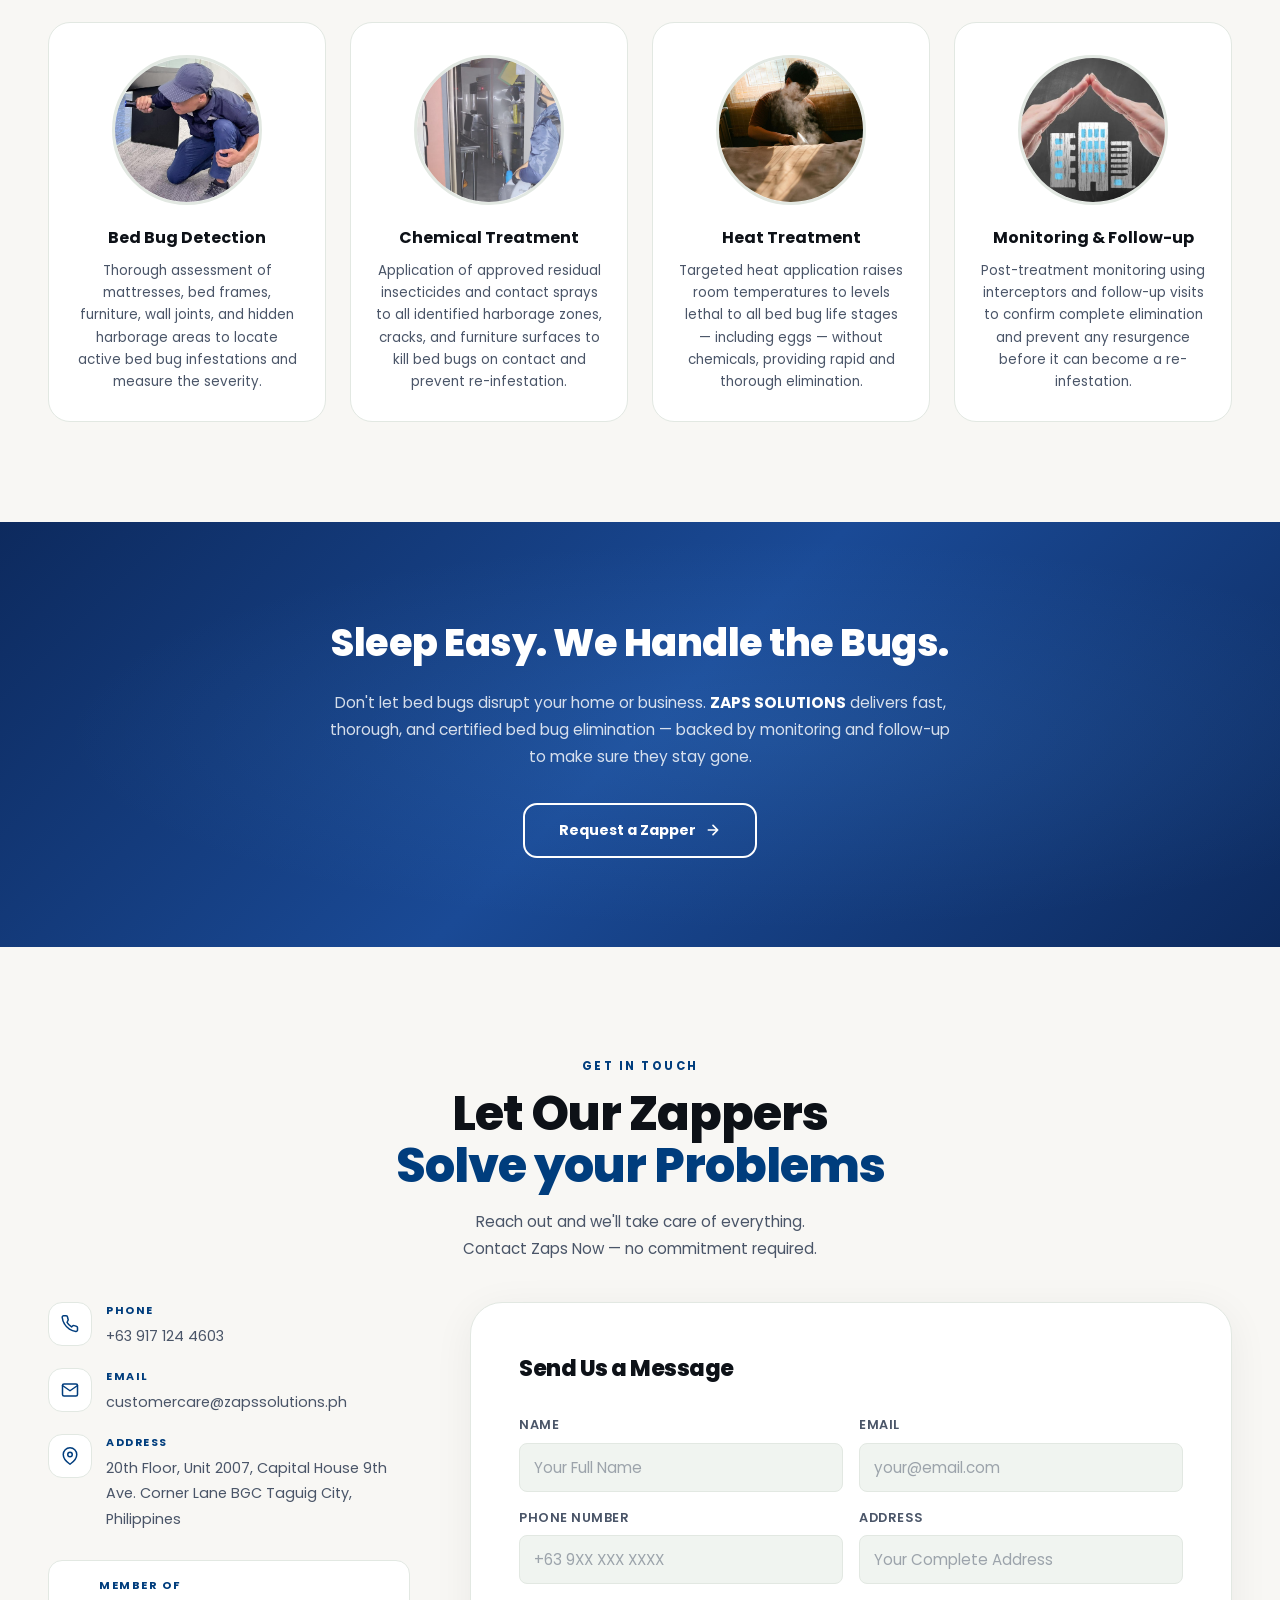
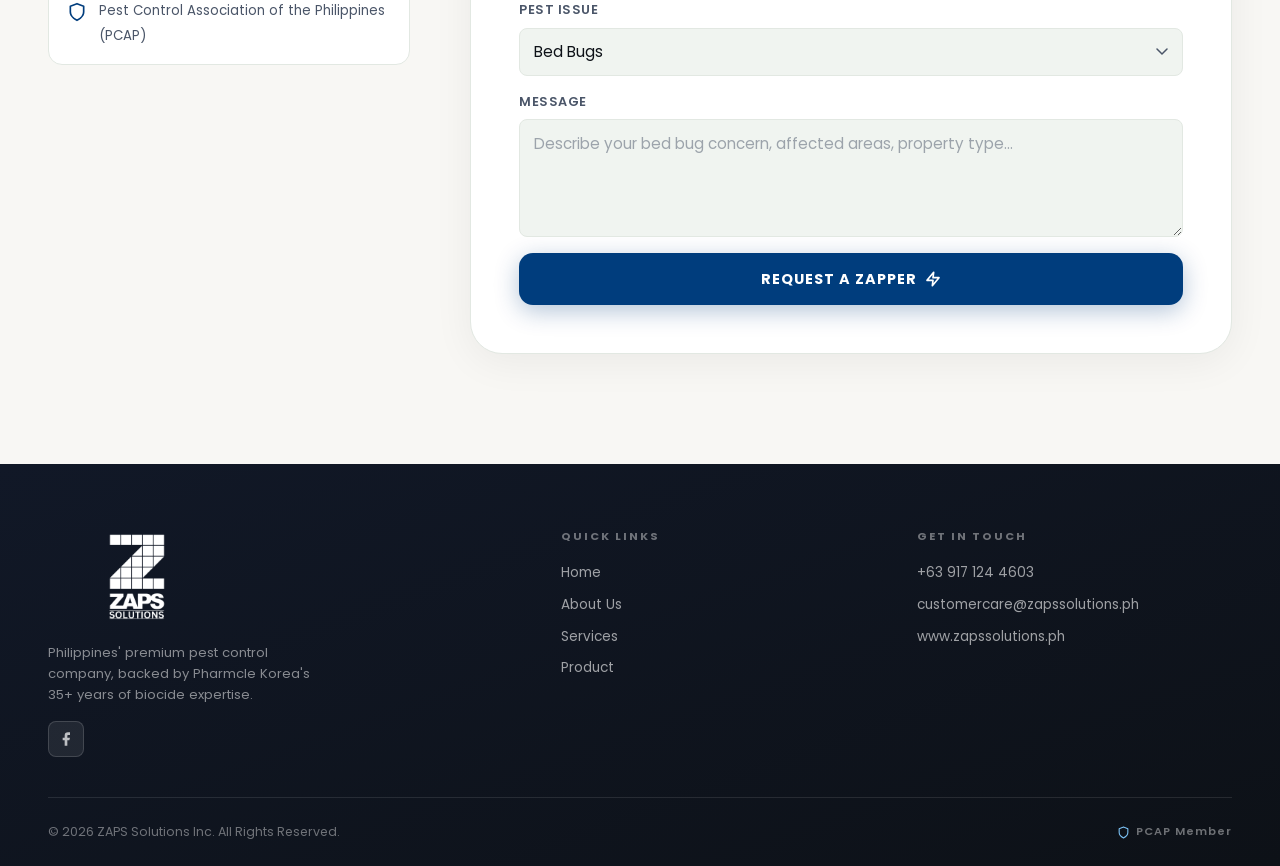
==== commit eed2acfb: "Revert footer to centered on all service/product pages https://claude.ai/code/session_01PkKw8vXi5gP4" ====
--- a/bedbugs.html
+++ b/bedbugs.html
@@ -106,7 +106,7 @@
 .reveal-right.visible{opacity:1;transform:none}
 .delay-1{transition-delay:0.12s}.delay-2{transition-delay:0.22s}.delay-3{transition-delay:0.32s}.delay-4{transition-delay:0.42s}
 footer{background:linear-gradient(160deg,#111827 0%,#0d1117 100%);padding:clamp(40px,6vw,64px) clamp(16px,4vw,48px) 24px}
-.footer-inner{max-width:none;margin:0;display:grid;grid-template-columns:1fr;gap:40px;text-align:left}
+.footer-inner{max-width:var(--max-w);margin:0 auto;display:grid;grid-template-columns:1fr;gap:40px;text-align:left}
 @media(min-width:640px){.footer-inner{grid-template-columns:1.5fr 1fr 1fr;text-align:left}}
 .footer-logo{height:100px;width:auto;filter:brightness(0) invert(1);margin-bottom:14px;display:block;margin-left:0;margin-right:0}
 @media(min-width:640px){.footer-logo{margin-left:0;margin-right:0}}
@@ -121,7 +121,7 @@
 @media(min-width:640px){.footer-links{align-items:flex-start}}
 .footer-links a{font-size:0.85rem;color:rgba(255,255,255,0.6);transition:color 0.2s}
 .footer-links a:hover{color:var(--white)}
-.footer-bottom{max-width:none;margin:40px 0 0;padding-top:24px;border-top:1px solid rgba(255,255,255,0.10);display:flex;flex-wrap:wrap;gap:12px;align-items:center;justify-content:space-between}
+.footer-bottom{max-width:var(--max-w);margin:40px auto 0;padding-top:24px;border-top:1px solid rgba(255,255,255,0.10);display:flex;flex-wrap:wrap;gap:12px;align-items:center;justify-content:space-between}
 .footer-copy{font-size:0.78rem;color:rgba(255,255,255,0.4)}
 .footer-pcap{display:flex;align-items:center;gap:6px;font-size:0.7rem;color:rgba(255,255,255,0.4);font-weight:600;letter-spacing:1px}
 .footer-pcap svg{color:#7dc4f8}
--- a/css/nav.css
+++ b/css/nav.css
@@ -2,8 +2,8 @@
 nav{height:var(--nav-h);display:flex;align-items:center;justify-content:space-between;padding:0 clamp(16px,4vw,48px);background:var(--white);border-bottom:1px solid var(--border);transition:box-shadow 0.3s ease;position:relative;z-index:1001}
 nav.scrolled{box-shadow:0 2px 24px rgba(0,0,0,0.09)}
 .nav-brand{display:flex;align-items:center;gap:14px;flex-shrink:0}
-.nav-zaps-logo{display:flex;align-items:center;height:76px}
-.nav-zaps-logo img{height:76px;width:auto;object-fit:contain;display:block}
+.nav-zaps-logo{display:flex;align-items:center;height:126px}
+.nav-zaps-logo img{height:126px;width:auto;object-fit:contain;display:block}
 .nav-pharmcle-pill{display:flex;align-items:center;-webkit-tap-highlight-color:transparent}
 .nav-pharmcle-pill img{height:65px;width:auto;object-fit:contain}
 .nav-links{display:none;align-items:center;gap:32px;list-style:none}
@@ -44,4 +44,4 @@
 .sidebar-foot a:hover{background:var(--accent-2)}
 .sidebar-foot-tag{font-size:0.7rem;color:rgba(255,255,255,0.3);text-align:center;margin-top:10px;letter-spacing:0.5px}
 @media(min-width:900px){.nav-links{display:flex}.mobile-menu-btn{display:none!important}.nav-sidebar,.nav-overlay{display:none!important}}
-@media(max-width:899px){.mobile-menu-btn{display:flex!important}.nav-links{display:none!important}:root{--nav-h:72px}.nav-zaps-logo,.nav-zaps-logo img{height:52px}.nav-pharmcle-pill img{height:45px}}
+@media(max-width:899px){.mobile-menu-btn{display:flex!important}.nav-links{display:none!important}:root{--nav-h:72px}.nav-zaps-logo,.nav-zaps-logo img{height:64px}.nav-pharmcle-pill img{height:45px}}
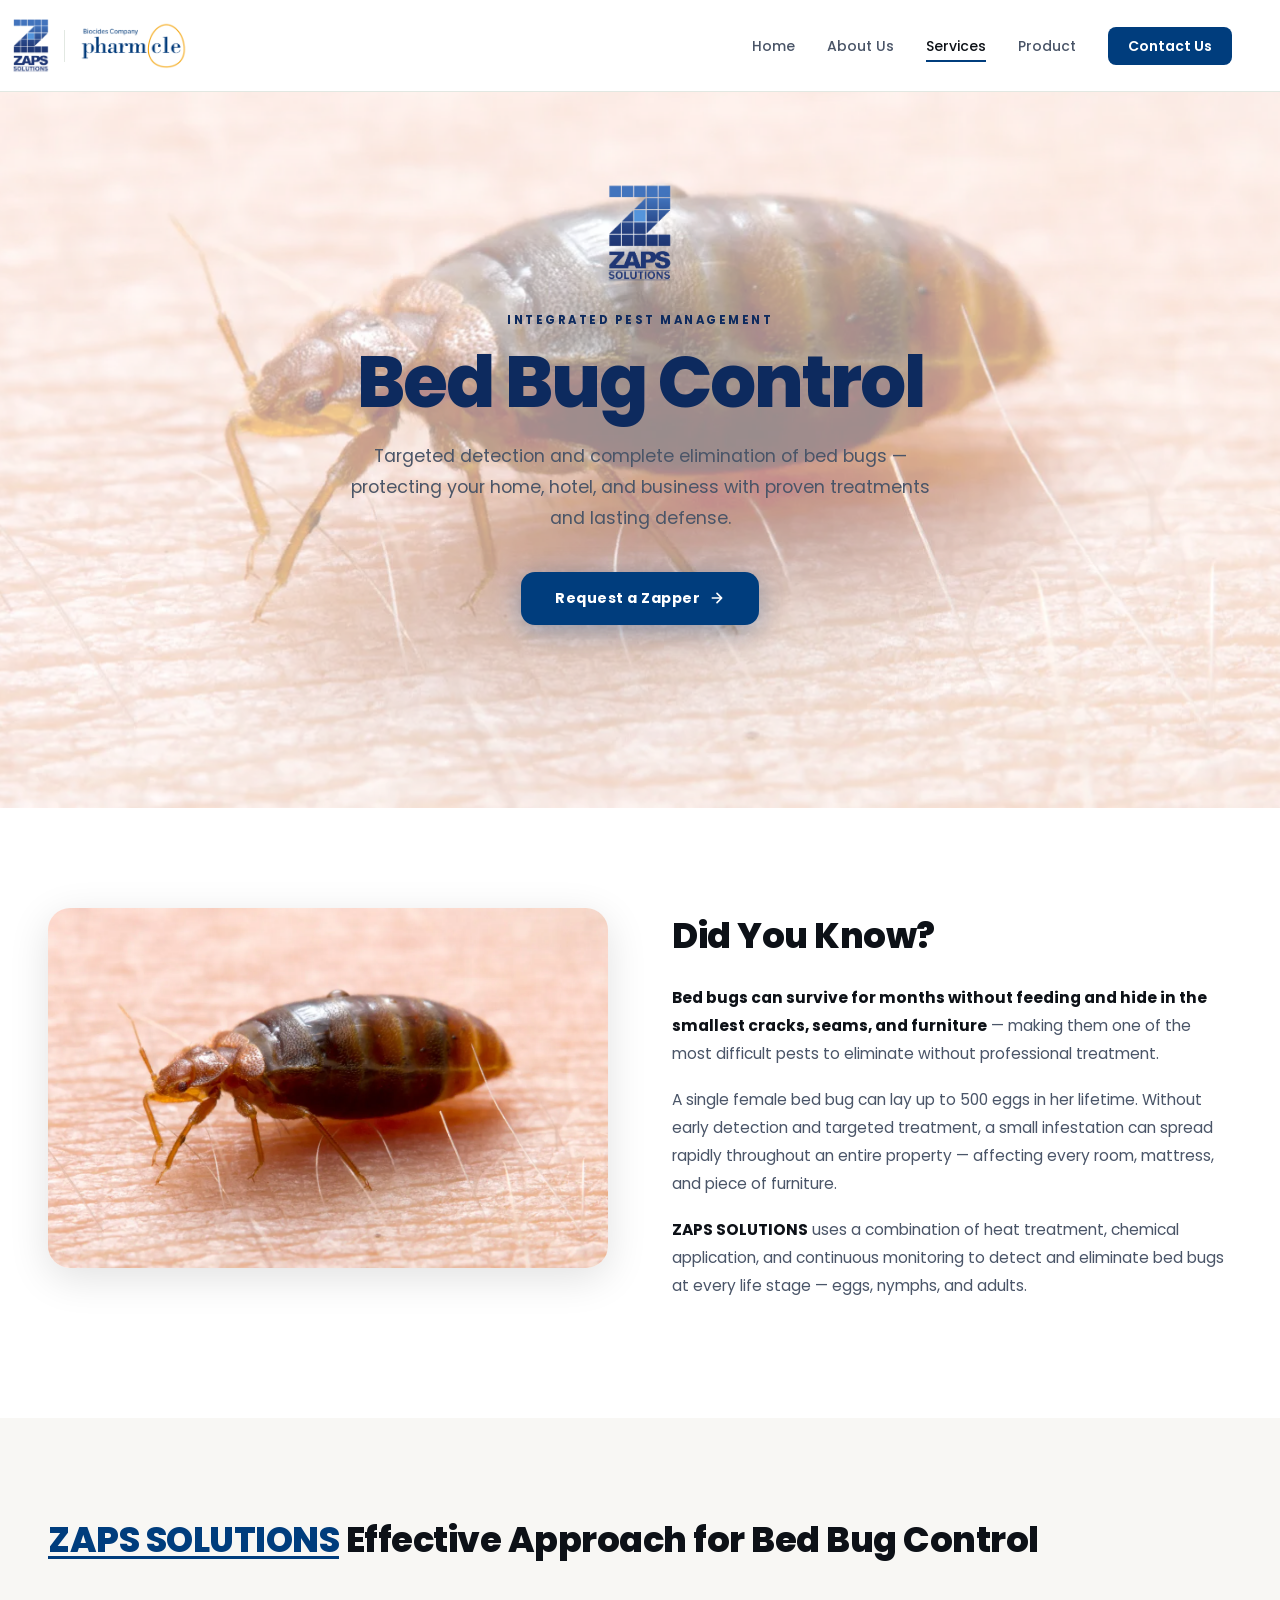
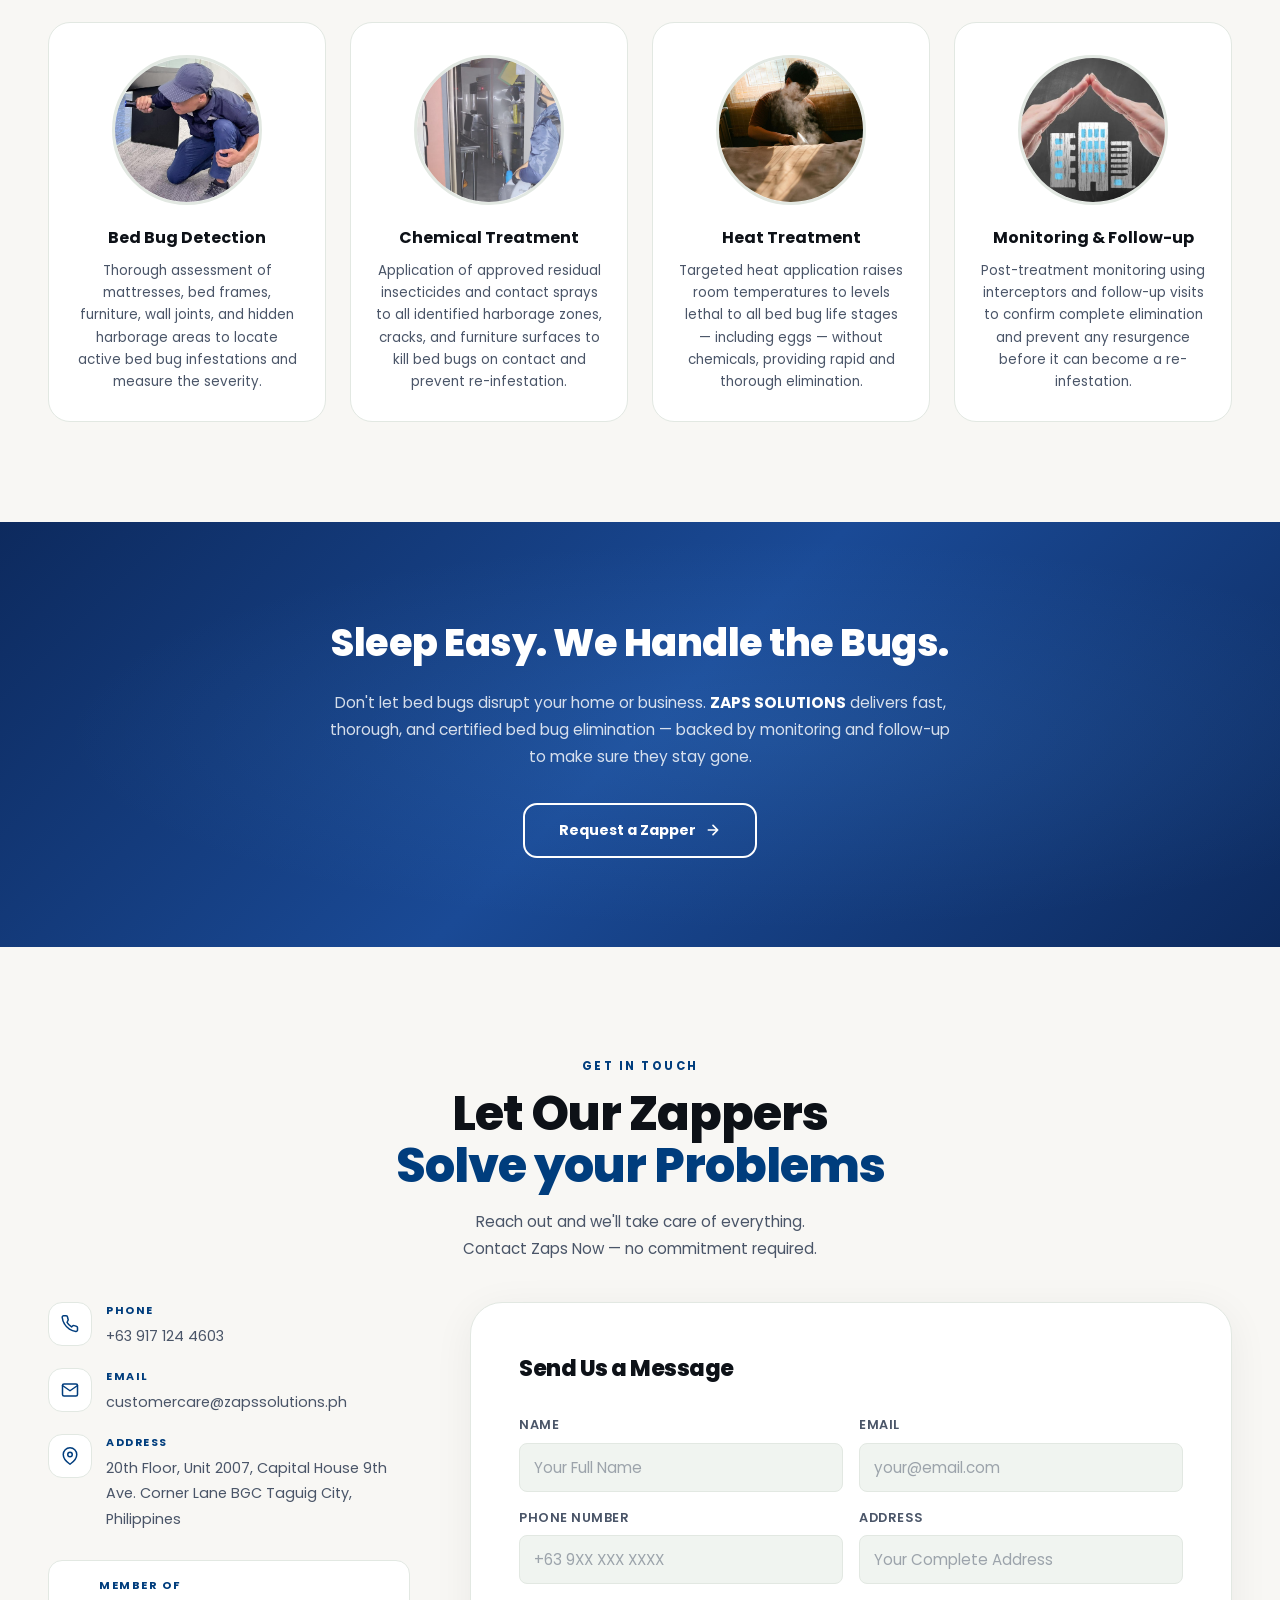
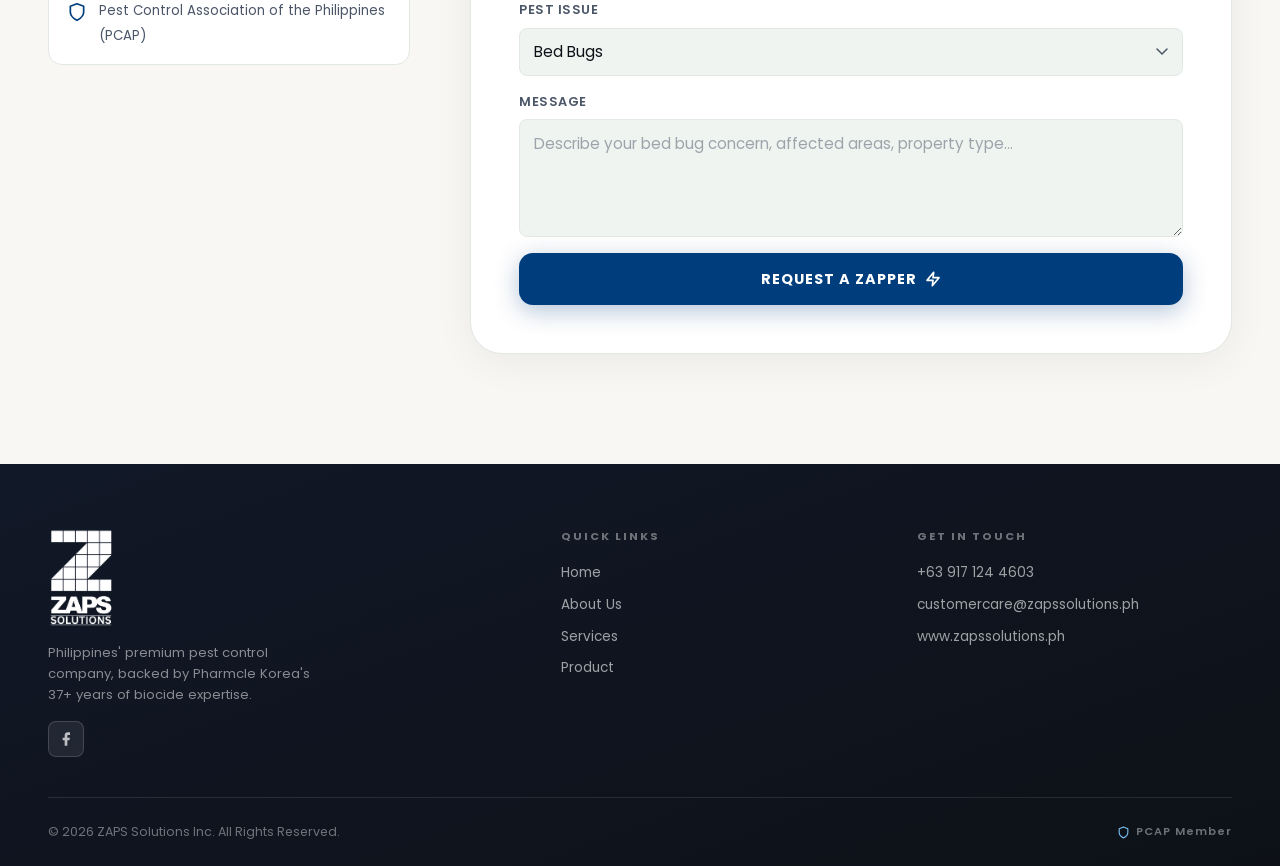
==== commit cecad323: "Fix mobile sidebar: use insertAdjacentHTML to properly inject multi-root nav.html content" ====
--- a/bedbugs.html
+++ b/bedbugs.html
@@ -286,7 +286,7 @@
     .then(function(html){
       var el=document.getElementById('nav-placeholder');
       if(el){
-        el.outerHTML=html;
+        el.insertAdjacentHTML('beforebegin',html);el.remove();
         setupNav();
         document.querySelectorAll('[data-nav="services"]').forEach(function(a){a.classList.add('active')});
       }
--- a/css/nav.css
+++ b/css/nav.css
@@ -1,11 +1,12 @@
 .nav-wrap{position:fixed;top:0;left:0;right:0;z-index:1000}
-nav{height:var(--nav-h);display:flex;align-items:center;justify-content:space-between;padding:0 clamp(16px,4vw,48px);background:var(--white);border-bottom:1px solid var(--border);transition:box-shadow 0.3s ease;position:relative;z-index:1001}
+nav{height:var(--nav-h);display:flex;align-items:center;justify-content:space-between;padding:0 clamp(16px,4vw,48px) 0 12px;background:var(--white);border-bottom:1px solid var(--border);transition:box-shadow 0.3s ease;position:relative;z-index:1001}
 nav.scrolled{box-shadow:0 2px 24px rgba(0,0,0,0.09)}
 .nav-brand{display:flex;align-items:center;gap:14px;flex-shrink:0}
-.nav-zaps-logo{display:flex;align-items:center;height:126px}
-.nav-zaps-logo img{height:126px;width:auto;object-fit:contain;display:block}
+.nav-brand-divider{width:1px;height:32px;background:var(--border);flex-shrink:0}
+.nav-zaps-logo{display:flex;align-items:center;height:56px}
+.nav-zaps-logo img{height:56px;width:auto;object-fit:contain;display:block}
 .nav-pharmcle-pill{display:flex;align-items:center;-webkit-tap-highlight-color:transparent}
-.nav-pharmcle-pill img{height:65px;width:auto;object-fit:contain}
+.nav-pharmcle-pill img{height:48px;width:auto;object-fit:contain}
 .nav-links{display:none;align-items:center;gap:32px;list-style:none}
 .nav-links a{font-size:0.875rem;font-weight:500;color:var(--ink-muted);transition:color 0.2s;padding:4px 0;position:relative}
 .nav-links a::after{content:'';position:absolute;bottom:-2px;left:0;right:0;height:2px;background:var(--accent);transform:scaleX(0);transform-origin:left;transition:transform 0.25s var(--ease)}
@@ -26,22 +27,23 @@
 .mobile-menu-btn[aria-expanded="true"] .hamburger-icon span:nth-child(3){width:100%;transform:translateY(-7px) rotate(-45deg)}
 .nav-overlay{position:fixed;inset:0;z-index:1100;background:rgba(5,15,40,0.65);backdrop-filter:blur(3px);opacity:0;pointer-events:none;transition:opacity 0.35s ease}
 .nav-overlay.open{opacity:1;pointer-events:auto}
-.nav-sidebar{position:fixed;top:0;right:0;bottom:0;width:min(300px,85vw);background:#0a1f46;z-index:1200;display:flex;flex-direction:column;transform:translateX(100%);visibility:hidden;transition:transform 0.35s cubic-bezier(0.16,1,0.3,1),visibility 0s linear 0.35s;box-shadow:-8px 0 48px rgba(0,0,0,0.45);overflow-y:auto}
+.nav-sidebar{position:fixed;top:0;right:0;bottom:0;width:min(300px,85vw);background:linear-gradient(180deg,#091a3e 0%,#0a1f46 100%);z-index:1200;display:flex;flex-direction:column;transform:translateX(100%);visibility:hidden;transition:transform 0.35s cubic-bezier(0.16,1,0.3,1),visibility 0s linear 0.35s;box-shadow:-12px 0 56px rgba(0,0,0,0.5);overflow-y:auto}
 .nav-sidebar.open{transform:translateX(0);visibility:visible;transition:transform 0.35s cubic-bezier(0.16,1,0.3,1),visibility 0s linear 0s}
-.sidebar-head{display:flex;align-items:center;justify-content:space-between;padding:18px 20px;border-bottom:1px solid rgba(255,255,255,0.08)}
-.sidebar-head img{height:36px;width:auto;filter:brightness(0) invert(1)}
-.sidebar-close{width:36px;height:36px;border-radius:8px;background:rgba(255,255,255,0.08);border:none;cursor:pointer;display:flex;align-items:center;justify-content:center;color:rgba(255,255,255,0.7);transition:background 0.2s}
-.sidebar-close:hover{background:rgba(255,255,255,0.15);color:#fff}
-.sidebar-nav{flex:1;padding:12px 10px;display:flex;flex-direction:column;align-items:stretch;gap:2px;background:#0a1f46}
-.sidebar-nav a{display:flex;flex-direction:row;align-items:center;justify-content:flex-start;gap:14px;padding:11px 12px;border-radius:10px;color:rgba(255,255,255,0.75);font-size:0.9rem;font-weight:500;text-decoration:none;transition:background 0.15s,color 0.15s;min-height:48px;width:100%}
-.sidebar-nav a:hover,.sidebar-nav a.active{background:rgba(255,255,255,0.08);color:#fff}
-.sidebar-nav .sidebar-icon{width:36px;height:36px;border-radius:9px;flex-shrink:0;background:rgba(0,61,125,0.6);border:1px solid rgba(0,113,190,0.35);display:flex;align-items:center;justify-content:center}
-.sidebar-nav a:hover .sidebar-icon,.sidebar-nav a.active .sidebar-icon{background:rgba(0,97,175,0.7);border-color:rgba(0,151,224,0.5)}
+.sidebar-head{display:flex;align-items:center;justify-content:space-between;padding:20px 20px 18px;border-bottom:1px solid rgba(255,255,255,0.09)}
+.sidebar-head img{height:40px;width:auto;filter:brightness(0) invert(1)}
+.sidebar-close{width:40px;height:40px;border-radius:10px;background:rgba(255,255,255,0.07);border:1px solid rgba(255,255,255,0.12);cursor:pointer;display:flex;align-items:center;justify-content:center;color:rgba(255,255,255,0.65);transition:background 0.2s,color 0.2s}
+.sidebar-close:hover{background:rgba(255,255,255,0.14);color:#fff}
+.sidebar-nav{flex:1;padding:14px 12px;display:flex;flex-direction:column;align-items:stretch;gap:3px;background:transparent}
+.sidebar-nav a{display:flex;flex-direction:row;align-items:center;justify-content:flex-start;gap:13px;padding:12px 13px;border-radius:12px;color:rgba(255,255,255,0.7);font-size:0.91rem;font-weight:500;text-decoration:none;transition:background 0.18s,color 0.18s;min-height:52px;width:100%;letter-spacing:0.1px}
+.sidebar-nav a:hover,.sidebar-nav a.active{background:rgba(255,255,255,0.09);color:#fff}
+.sidebar-nav a.active{font-weight:600}
+.sidebar-nav .sidebar-icon{width:38px;height:38px;border-radius:10px;flex-shrink:0;background:rgba(0,61,125,0.55);border:1px solid rgba(0,113,190,0.3);display:flex;align-items:center;justify-content:center;transition:background 0.18s,border-color 0.18s}
+.sidebar-nav a:hover .sidebar-icon,.sidebar-nav a.active .sidebar-icon{background:rgba(0,113,190,0.65);border-color:rgba(0,151,224,0.55)}
 .sidebar-nav .sidebar-icon svg{color:#7dc4f8;width:16px;height:16px}
-.sidebar-divider{height:1px;background:rgba(255,255,255,0.08);margin:6px 4px}
-.sidebar-foot{padding:16px 20px;border-top:1px solid rgba(255,255,255,0.08)}
-.sidebar-foot a{display:flex;align-items:center;justify-content:center;gap:8px;background:var(--accent);color:#fff;padding:13px 20px;border-radius:10px;font-size:0.88rem;font-weight:700;text-decoration:none;transition:background 0.2s}
-.sidebar-foot a:hover{background:var(--accent-2)}
-.sidebar-foot-tag{font-size:0.7rem;color:rgba(255,255,255,0.3);text-align:center;margin-top:10px;letter-spacing:0.5px}
+.sidebar-divider{height:1px;background:rgba(255,255,255,0.08);margin:8px 4px}
+.sidebar-foot{padding:18px 20px 20px;border-top:1px solid rgba(255,255,255,0.09)}
+.sidebar-foot a{display:flex;align-items:center;justify-content:center;gap:8px;background:linear-gradient(135deg,#0071BE,#003D7D);color:#fff;padding:14px 20px;border-radius:12px;font-size:0.88rem;font-weight:700;text-decoration:none;transition:filter 0.2s,transform 0.2s;box-shadow:0 6px 20px rgba(0,61,125,0.4);min-height:50px}
+.sidebar-foot a:hover{filter:brightness(1.12);transform:translateY(-1px)}
+.sidebar-foot-tag{font-size:0.68rem;color:rgba(255,255,255,0.28);text-align:center;margin-top:10px;letter-spacing:0.8px;text-transform:uppercase}
 @media(min-width:900px){.nav-links{display:flex}.mobile-menu-btn{display:none!important}.nav-sidebar,.nav-overlay{display:none!important}}
-@media(max-width:899px){.mobile-menu-btn{display:flex!important}.nav-links{display:none!important}:root{--nav-h:72px}.nav-zaps-logo,.nav-zaps-logo img{height:64px}.nav-pharmcle-pill img{height:45px}}
+@media(max-width:899px){.mobile-menu-btn{display:flex!important}.nav-links{display:none!important}:root{--nav-h:60px}.nav-zaps-logo,.nav-zaps-logo img{height:42px}.nav-pharmcle-pill img{height:36px}}
